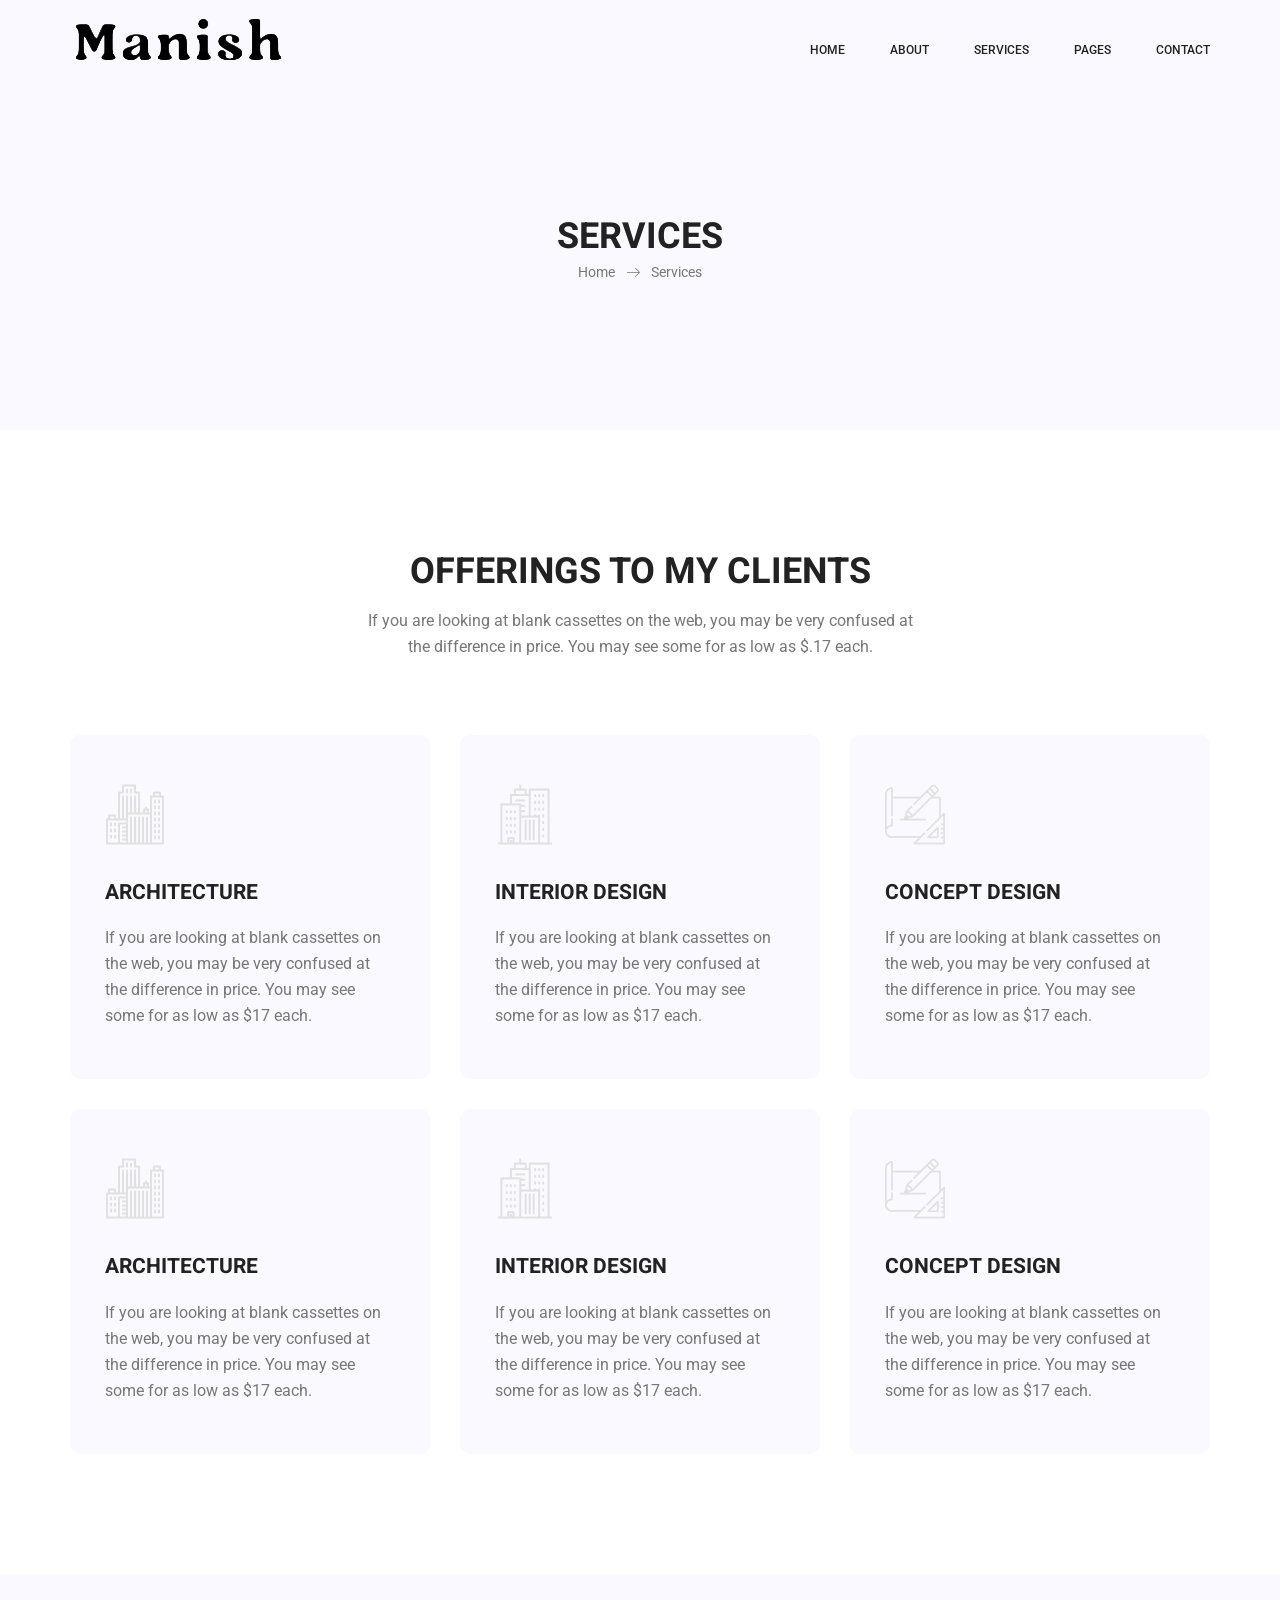
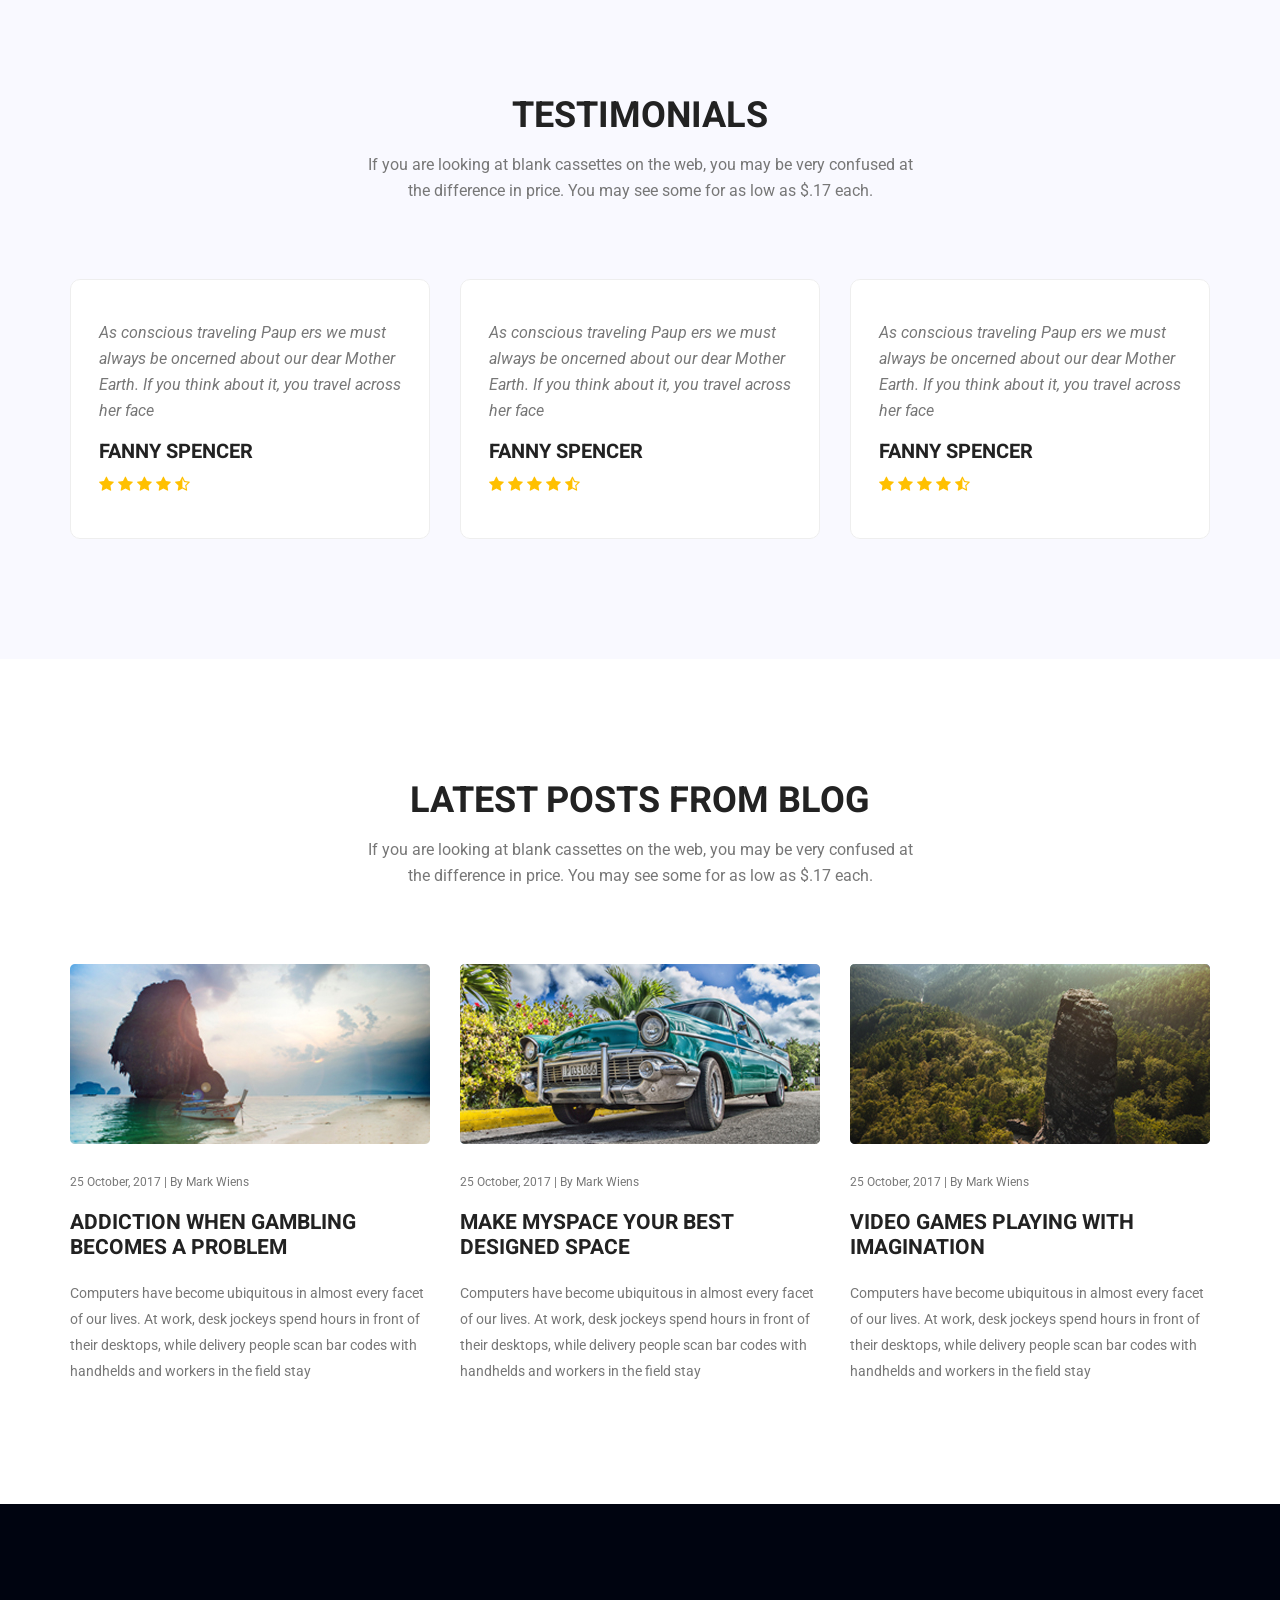
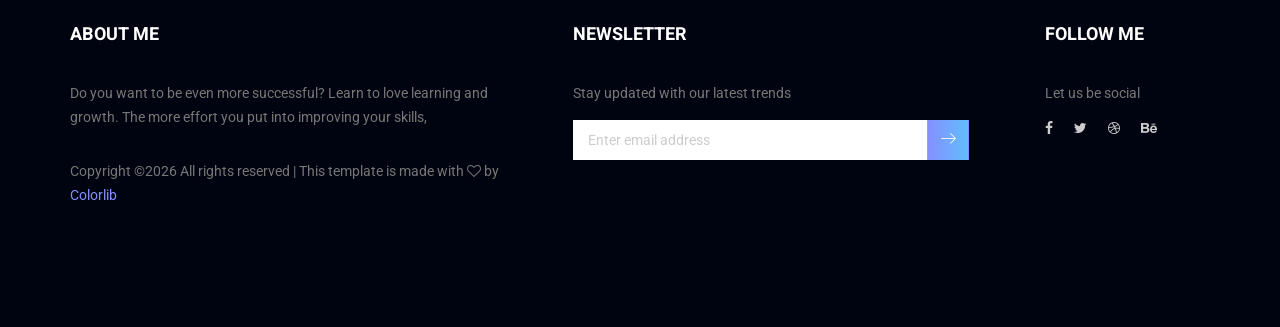
==== services.html @ 1f0e6eb2 "second commt" ====
<!doctype html>
<html lang="en">
    <head>
        <!-- Required meta tags -->
        <meta charset="utf-8">
        <meta name="viewport" content="width=device-width, initial-scale=1, shrink-to-fit=no">
        <link rel="icon" href="img/favicon.png" type="image/png">
        <title>Manish Magar</title>
        <!-- Bootstrap CSS -->
        <link rel="stylesheet" href="css/bootstrap.css">
        <link rel="stylesheet" href="vendors/linericon/style.css">
        <link rel="stylesheet" href="css/font-awesome.min.css">
        <link rel="stylesheet" href="vendors/owl-carousel/owl.carousel.min.css">
        <link rel="stylesheet" href="vendors/lightbox/simpleLightbox.css">
        <link rel="stylesheet" href="vendors/nice-select/css/nice-select.css">
        <link rel="stylesheet" href="vendors/animate-css/animate.css">
        <link rel="stylesheet" href="vendors/flaticon/flaticon.css">
        <!-- main css -->
        <link rel="stylesheet" href="css/style.css">
        <link rel="stylesheet" href="css/responsive.css">
    </head>
    <body>
        
        <!--================Header Menu Area =================-->
        <header class="header_area">
            <div class="main_menu" id="mainNav">
            	<nav class="navbar navbar-expand-lg navbar-light">
					<div class="container box_1620">
						<!-- Brand and toggle get grouped for better mobile display -->
						<a class="navbar-brand logo_h" href="index.html"><img src="img/logo.png" alt=""></a>
						<button class="navbar-toggler" type="button" data-toggle="collapse" data-target="#navbarSupportedContent" aria-controls="navbarSupportedContent" aria-expanded="false" aria-label="Toggle navigation">
							<span class="icon-bar"></span>
							<span class="icon-bar"></span>
							<span class="icon-bar"></span>
						</button>
						<!-- Collect the nav links, forms, and other content for toggling -->
						<div class="collapse navbar-collapse offset" id="navbarSupportedContent">
							<ul class="nav navbar-nav menu_nav ml-auto">
								<li class="nav-item active"><a class="nav-link" href="index.html">Home</a></li> 
								<li class="nav-item"><a class="nav-link" href="about-us.html">About</a></li> 
								<li class="nav-item"><a class="nav-link" href="services.html">Services</a>
								<li class="nav-item submenu dropdown">
									<a href="#" class="nav-link dropdown-toggle" data-toggle="dropdown" role="button" aria-haspopup="true" aria-expanded="false">Pages</a>
									<ul class="dropdown-menu">
										<li class="nav-item"><a class="nav-link" href="portfolio.html">Portfolio</a></li>
										<li class="nav-item"><a class="nav-link" href="portfolio-details.html">Project Details</a></li>
										<li class="nav-item"><a class="nav-link" href="elements.html">Elements</a></li>
									</ul>
								</li> 
						
								<li class="nav-item"><a class="nav-link" href="contact.html">Contact</a></li>
							</ul>
						</div> 
					</div>
            	</nav>
            </div>
        </header>
        <!--================Header Menu Area =================-->
        
        <!--================Home Banner Area =================-->
        <section class="banner_area">
            <div class="banner_inner d-flex align-items-center">
            	<div class="overlay bg-parallax" data-stellar-ratio="0.9" data-stellar-vertical-offset="0" data-background=""></div>
				<div class="container">
					<div class="banner_content text-center">
						<h2>Services</h2>
						<div class="page_link">
							<a href="index.html">Home</a>
							<a href="services.html">Services</a>
						</div>
						
					</div>
				</div>
            </div>
        </section>
        <!--================End Home Banner Area =================-->
        
        <!--================Feature Area =================-->
        <section class="feature_area feature_tow p_120">
        	<div class="container">
        		<div class="main_title">
        			<h2>offerings to my clients</h2>
        			<p>If you are looking at blank cassettes on the web, you may be very confused at the difference in price. You may see some for as low as $.17 each.</p>
        		</div>
        		<div class="feature_inner row">
        			<div class="col-lg-4">
        				<div class="feature_item">
        					<i class="flaticon-city"></i>
        					<h4>Architecture</h4>
        					<p>If you are looking at blank cassettes on the web, you may be very confused at the difference in price. You may see some for as low as $17 each.</p>
        				</div>
        			</div>
        			<div class="col-lg-4">
        				<div class="feature_item">
        					<i class="flaticon-skyline"></i>
        					<h4>Interior Design</h4>
        					<p>If you are looking at blank cassettes on the web, you may be very confused at the difference in price. You may see some for as low as $17 each.</p>
        				</div>
        			</div>
        			<div class="col-lg-4">
        				<div class="feature_item">
        					<i class="flaticon-sketch"></i>
        					<h4>Concept Design</h4>
        					<p>If you are looking at blank cassettes on the web, you may be very confused at the difference in price. You may see some for as low as $17 each.</p>
        				</div>
        			</div>
        			<div class="col-lg-4">
        				<div class="feature_item">
        					<i class="flaticon-city"></i>
        					<h4>Architecture</h4>
        					<p>If you are looking at blank cassettes on the web, you may be very confused at the difference in price. You may see some for as low as $17 each.</p>
        				</div>
        			</div>
        			<div class="col-lg-4">
        				<div class="feature_item">
        					<i class="flaticon-skyline"></i>
        					<h4>Interior Design</h4>
        					<p>If you are looking at blank cassettes on the web, you may be very confused at the difference in price. You may see some for as low as $17 each.</p>
        				</div>
        			</div>
        			<div class="col-lg-4">
        				<div class="feature_item">
        					<i class="flaticon-sketch"></i>
        					<h4>Concept Design</h4>
        					<p>If you are looking at blank cassettes on the web, you may be very confused at the difference in price. You may see some for as low as $17 each.</p>
        				</div>
        			</div>
        		</div>
        	</div>
        </section>
        <!--================End Feature Area =================-->
        
        <!--================Testimonials Area =================-->
        <section class="testimonials_area p_120">
        	<div class="container">
        		<div class="main_title">
        			<h2>Testimonials</h2>
        			<p>If you are looking at blank cassettes on the web, you may be very confused at the difference in price. You may see some for as low as $.17 each.</p>
        		</div>
        		<div class="testi_inner">
					<div class="testi_slider owl-carousel">
						<div class="item">
							<div class="testi_item">
								<p>As conscious traveling Paup ers we must always be oncerned about our dear Mother Earth. If you think about it, you travel across her face</p>
								<h4>Fanny Spencer</h4>
								<a href="#"><i class="fa fa-star"></i></a>
								<a href="#"><i class="fa fa-star"></i></a>
								<a href="#"><i class="fa fa-star"></i></a>
								<a href="#"><i class="fa fa-star"></i></a>
								<a href="#"><i class="fa fa-star-half-o"></i></a>
							</div>
						</div>
						<div class="item">
							<div class="testi_item">
								<p>As conscious traveling Paup ers we must always be oncerned about our dear Mother Earth. If you think about it, you travel across her face</p>
								<h4>Fanny Spencer</h4>
								<a href="#"><i class="fa fa-star"></i></a>
								<a href="#"><i class="fa fa-star"></i></a>
								<a href="#"><i class="fa fa-star"></i></a>
								<a href="#"><i class="fa fa-star"></i></a>
								<a href="#"><i class="fa fa-star-half-o"></i></a>
							</div>
						</div>
						<div class="item">
							<div class="testi_item">
								<p>As conscious traveling Paup ers we must always be oncerned about our dear Mother Earth. If you think about it, you travel across her face</p>
								<h4>Fanny Spencer</h4>
								<a href="#"><i class="fa fa-star"></i></a>
								<a href="#"><i class="fa fa-star"></i></a>
								<a href="#"><i class="fa fa-star"></i></a>
								<a href="#"><i class="fa fa-star"></i></a>
								<a href="#"><i class="fa fa-star-half-o"></i></a>
							</div>
						</div>
					</div>
        		</div>
        	</div>
        </section>
        <!--================End Testimonials Area =================-->
        
        <!--================Latest Blog Area =================-->
        <section class="latest_blog_area p_120">
        	<div class="container">
        		<div class="main_title">
        			<h2>Latest Posts from Blog</h2>
        			<p>If you are looking at blank cassettes on the web, you may be very confused at the difference in price. You may see some for as low as $.17 each.</p>
        		</div>
        		<div class="row latest_blog_inner">
        			<div class="col-lg-4">
        				<div class="l_blog_item">
        					<div class="l_blog_img">
        						<img class="img-fluid" src="img/blog/home-blog/home-blog-1.jpg" alt="">
        					</div>
        					<div class="l_blog_text">
        						<div class="date">
        							<a href="#">25 October, 2017  |  By Mark Wiens</a>
        						</div>
        						<a href="#"><h4>Addiction When Gambling Becomes A Problem</h4></a>
        						<p>Computers have become ubiquitous in almost every facet of our lives. At work, desk jockeys spend hours in front of their desktops, while delivery people scan bar codes with handhelds and workers in the field stay</p>
        					</div>
        				</div>
        			</div>
        			<div class="col-lg-4">
        				<div class="l_blog_item">
        					<div class="l_blog_img">
        						<img class="img-fluid" src="img/blog/home-blog/home-blog-2.jpg" alt="">
        					</div>
        					<div class="l_blog_text">
        						<div class="date">
        							<a href="#">25 October, 2017  |  By Mark Wiens</a>
        						</div>
        						<a href="#"><h4>Make Myspace Your Best Designed Space</h4></a>
        						<p>Computers have become ubiquitous in almost every facet of our lives. At work, desk jockeys spend hours in front of their desktops, while delivery people scan bar codes with handhelds and workers in the field stay</p>
        					</div>
        				</div>
        			</div>
        			<div class="col-lg-4">
        				<div class="l_blog_item">
        					<div class="l_blog_img">
        						<img class="img-fluid" src="img/blog/home-blog/home-blog-3.jpg" alt="">
        					</div>
        					<div class="l_blog_text">
        						<div class="date">
        							<a href="#">25 October, 2017  |  By Mark Wiens</a>
        						</div>
        						<a href="#"><h4>Video Games Playing With Imagination</h4></a>
        						<p>Computers have become ubiquitous in almost every facet of our lives. At work, desk jockeys spend hours in front of their desktops, while delivery people scan bar codes with handhelds and workers in the field stay</p>
        					</div>
        				</div>
        			</div>
        		</div>
        	</div>
        </section>
        <!--================End Latest Blog Area =================-->
        
        <!--================Footer Area =================-->
        <footer class="footer_area p_120">
        	<div class="container">
        		<div class="row footer_inner">
        			<div class="col-lg-5 col-sm-6">
        				<aside class="f_widget ab_widget">
        					<div class="f_title">
        						<h3>About Me</h3>
        					</div>
        					<p>Do you want to be even more successful? Learn to love learning and growth. The more effort you put into improving your skills,</p>
        					<p><!-- Link back to Colorlib can't be removed. Template is licensed under CC BY 3.0. -->
Copyright &copy;<script>document.write(new Date().getFullYear());</script> All rights reserved | This template is made with <i class="fa fa-heart-o" aria-hidden="true"></i> by <a href="https://colorlib.com" target="_blank">Colorlib</a>
<!-- Link back to Colorlib can't be removed. Template is licensed under CC BY 3.0. -->
</p>
        				</aside>
        			</div>
        			<div class="col-lg-5 col-sm-6">
        				<aside class="f_widget news_widget">
        					<div class="f_title">
        						<h3>Newsletter</h3>
        					</div>
        					<p>Stay updated with our latest trends</p>
        					<div id="mc_embed_signup">
                                <form target="_blank" action="https://spondonit.us12.list-manage.com/subscribe/post?u=1462626880ade1ac87bd9c93a&amp;id=92a4423d01" method="get" class="subscribe_form relative">
                                	<div class="input-group d-flex flex-row">
                                        <input name="EMAIL" placeholder="Enter email address" onfocus="this.placeholder = ''" onblur="this.placeholder = 'Email Address '" required="" type="email">
                                        <button class="btn sub-btn"><span class="lnr lnr-arrow-right"></span></button>		
                                    </div>				
                                    <div class="mt-10 info"></div>
                                </form>
                            </div>
        				</aside>
        			</div>
        			<div class="col-lg-2">
        				<aside class="f_widget social_widget">
        					<div class="f_title">
        						<h3>Follow Me</h3>
        					</div>
        					<p>Let us be social</p>
        					<ul class="list">
        						<li><a href="#"><i class="fa fa-facebook"></i></a></li>
        						<li><a href="#"><i class="fa fa-twitter"></i></a></li>
        						<li><a href="#"><i class="fa fa-dribbble"></i></a></li>
        						<li><a href="#"><i class="fa fa-behance"></i></a></li>
        					</ul>
        				</aside>
        			</div>
        		</div>
        	</div>
        </footer>
        <!--================End Footer Area =================-->
        
        
        
        
        <!-- Optional JavaScript -->
        <!-- jQuery first, then Popper.js, then Bootstrap JS -->
        <script src="js/jquery-3.2.1.min.js"></script>
        <script src="js/popper.js"></script>
        <script src="js/bootstrap.min.js"></script>
        <script src="js/stellar.js"></script>
        <script src="vendors/lightbox/simpleLightbox.min.js"></script>
        <script src="vendors/nice-select/js/jquery.nice-select.min.js"></script>
        <script src="vendors/isotope/imagesloaded.pkgd.min.js"></script>
        <script src="vendors/isotope/isotope-min.js"></script>
        <script src="vendors/owl-carousel/owl.carousel.min.js"></script>
        <script src="js/jquery.ajaxchimp.min.js"></script>
        <script src="js/mail-script.js"></script>
        <script src="vendors/counter-up/jquery.waypoints.min.js"></script>
        <script src="vendors/counter-up/jquery.counterup.min.js"></script>
        <script src="js/theme.js"></script>
    </body>
</html>
---- vendors/linericon/style.css ----
@font-face {
	font-family: 'Linearicons-Free';
	src:url('fonts/Linearicons-Free.eot?w118d');
	src:url('fonts/Linearicons-Free.eot?#iefixw118d') format('embedded-opentype'),
		url('fonts/Linearicons-Free.woff2?w118d') format('woff2'),
		url('fonts/Linearicons-Free.woff?w118d') format('woff'),
		url('fonts/Linearicons-Free.ttf?w118d') format('truetype'),
		url('fonts/Linearicons-Free.svg?w118d#Linearicons-Free') format('svg');
	font-weight: normal;
	font-style: normal;
}

.lnr {
	font-family: 'Linearicons-Free';
	speak: none;
	font-style: normal;
	font-weight: normal;
	font-variant: normal;
	text-transform: none;
	line-height: 1;

	/* Better Font Rendering =========== */
	-webkit-font-smoothing: antialiased;
	-moz-osx-font-smoothing: grayscale;
}

.lnr-home:before {
	content: "\e800";
}
.lnr-apartment:before {
	content: "\e801";
}
.lnr-pencil:before {
	content: "\e802";
}
.lnr-magic-wand:before {
	content: "\e803";
}
.lnr-drop:before {
	content: "\e804";
}
.lnr-lighter:before {
	content: "\e805";
}
.lnr-poop:before {
	content: "\e806";
}
.lnr-sun:before {
	content: "\e807";
}
.lnr-moon:before {
	content: "\e808";
}
.lnr-cloud:before {
	content: "\e809";
}
.lnr-cloud-upload:before {
	content: "\e80a";
}
.lnr-cloud-download:before {
	content: "\e80b";
}
.lnr-cloud-sync:before {
	content: "\e80c";
}
.lnr-cloud-check:before {
	content: "\e80d";
}
.lnr-database:before {
	content: "\e80e";
}
.lnr-lock:before {
	content: "\e80f";
}
.lnr-cog:before {
	content: "\e810";
}
.lnr-trash:before {
	content: "\e811";
}
.lnr-dice:before {
	content: "\e812";
}
.lnr-heart:before {
	content: "\e813";
}
.lnr-star:before {
	content: "\e814";
}
.lnr-star-half:before {
	content: "\e815";
}
.lnr-star-empty:before {
	content: "\e816";
}
.lnr-flag:before {
	content: "\e817";
}
.lnr-envelope:before {
	content: "\e818";
}
.lnr-paperclip:before {
	content: "\e819";
}
.lnr-inbox:before {
	content: "\e81a";
}
.lnr-eye:before {
	content: "\e81b";
}
.lnr-printer:before {
	content: "\e81c";
}
.lnr-file-empty:before {
	content: "\e81d";
}
.lnr-file-add:before {
	content: "\e81e";
}
.lnr-enter:before {
	content: "\e81f";
}
.lnr-exit:before {
	content: "\e820";
}
.lnr-graduation-hat:before {
	content: "\e821";
}
.lnr-license:before {
	content: "\e822";
}
.lnr-music-note:before {
	content: "\e823";
}
.lnr-film-play:before {
	content: "\e824";
}
.lnr-camera-video:before {
	content: "\e825";
}
.lnr-camera:before {
	content: "\e826";
}
.lnr-picture:before {
	content: "\e827";
}
.lnr-book:before {
	content: "\e828";
}
.lnr-bookmark:before {
	content: "\e829";
}
.lnr-user:before {
	content: "\e82a";
}
.lnr-users:before {
	content: "\e82b";
}
.lnr-shirt:before {
	content: "\e82c";
}
.lnr-store:before {
	content: "\e82d";
}
.lnr-cart:before {
	content: "\e82e";
}
.lnr-tag:before {
	content: "\e82f";
}
.lnr-phone-handset:before {
	content: "\e830";
}
.lnr-phone:before {
	content: "\e831";
}
.lnr-pushpin:before {
	content: "\e832";
}
.lnr-map-marker:before {
	content: "\e833";
}
.lnr-map:before {
	content: "\e834";
}
.lnr-location:before {
	content: "\e835";
}
.lnr-calendar-full:before {
	content: "\e836";
}
.lnr-keyboard:before {
	content: "\e837";
}
.lnr-spell-check:before {
	content: "\e838";
}
.lnr-screen:before {
	content: "\e839";
}
.lnr-smartphone:before {
	content: "\e83a";
}
.lnr-tablet:before {
	content: "\e83b";
}
.lnr-laptop:before {
	content: "\e83c";
}
.lnr-laptop-phone:before {
	content: "\e83d";
}
.lnr-power-switch:before {
	content: "\e83e";
}
.lnr-bubble:before {
	content: "\e83f";
}
.lnr-heart-pulse:before {
	content: "\e840";
}
.lnr-construction:before {
	content: "\e841";
}
.lnr-pie-chart:before {
	content: "\e842";
}
.lnr-chart-bars:before {
	content: "\e843";
}
.lnr-gift:before {
	content: "\e844";
}
.lnr-diamond:before {
	content: "\e845";
}
.lnr-linearicons:before {
	content: "\e846";
}
.lnr-dinner:before {
	content: "\e847";
}
.lnr-coffee-cup:before {
	content: "\e848";
}
.lnr-leaf:before {
	content: "\e849";
}
.lnr-paw:before {
	content: "\e84a";
}
.lnr-rocket:before {
	content: "\e84b";
}
.lnr-briefcase:before {
	content: "\e84c";
}
.lnr-bus:before {
	content: "\e84d";
}
.lnr-car:before {
	content: "\e84e";
}
.lnr-train:before {
	content: "\e84f";
}
.lnr-bicycle:before {
	content: "\e850";
}
.lnr-wheelchair:before {
	content: "\e851";
}
.lnr-select:before {
	content: "\e852";
}
.lnr-earth:before {
	content: "\e853";
}
.lnr-smile:before {
	content: "\e854";
}
.lnr-sad:before {
	content: "\e855";
}
.lnr-neutral:before {
	content: "\e856";
}
.lnr-mustache:before {
	content: "\e857";
}
.lnr-alarm:before {
	content: "\e858";
}
.lnr-bullhorn:before {
	content: "\e859";
}
.lnr-volume-high:before {
	content: "\e85a";
}
.lnr-volume-medium:before {
	content: "\e85b";
}
.lnr-volume-low:before {
	content: "\e85c";
}
.lnr-volume:before {
	content: "\e85d";
}
.lnr-mic:before {
	content: "\e85e";
}
.lnr-hourglass:before {
	content: "\e85f";
}
.lnr-undo:before {
	content: "\e860";
}
.lnr-redo:before {
	content: "\e861";
}
.lnr-sync:before {
	content: "\e862";
}
.lnr-history:before {
	content: "\e863";
}
.lnr-clock:before {
	content: "\e864";
}
.lnr-download:before {
	content: "\e865";
}
.lnr-upload:before {
	content: "\e866";
}
.lnr-enter-down:before {
	content: "\e867";
}
.lnr-exit-up:before {
	content: "\e868";
}
.lnr-bug:before {
	content: "\e869";
}
.lnr-code:before {
	content: "\e86a";
}
.lnr-link:before {
	content: "\e86b";
}
.lnr-unlink:before {
	content: "\e86c";
}
.lnr-thumbs-up:before {
	content: "\e86d";
}
.lnr-thumbs-down:before {
	content: "\e86e";
}
.lnr-magnifier:before {
	content: "\e86f";
}
.lnr-cross:before {
	content: "\e870";
}
.lnr-menu:before {
	content: "\e871";
}
.lnr-list:before {
	content: "\e872";
}
.lnr-chevron-up:before {
	content: "\e873";
}
.lnr-chevron-down:before {
	content: "\e874";
}
.lnr-chevron-left:before {
	content: "\e875";
}
.lnr-chevron-right:before {
	content: "\e876";
}
.lnr-arrow-up:before {
	content: "\e877";
}
.lnr-arrow-down:before {
	content: "\e878";
}
.lnr-arrow-left:before {
	content: "\e879";
}
.lnr-arrow-right:before {
	content: "\e87a";
}
.lnr-move:before {
	content: "\e87b";
}
.lnr-warning:before {
	content: "\e87c";
}
.lnr-question-circle:before {
	content: "\e87d";
}
.lnr-menu-circle:before {
	content: "\e87e";
}
.lnr-checkmark-circle:before {
	content: "\e87f";
}
.lnr-cross-circle:before {
	content: "\e880";
}
.lnr-plus-circle:before {
	content: "\e881";
}
.lnr-circle-minus:before {
	content: "\e882";
}
.lnr-arrow-up-circle:before {
	content: "\e883";
}
.lnr-arrow-down-circle:before {
	content: "\e884";
}
.lnr-arrow-left-circle:before {
	content: "\e885";
}
.lnr-arrow-right-circle:before {
	content: "\e886";
}
.lnr-chevron-up-circle:before {
	content: "\e887";
}
.lnr-chevron-down-circle:before {
	content: "\e888";
}
.lnr-chevron-left-circle:before {
	content: "\e889";
}
.lnr-chevron-right-circle:before {
	content: "\e88a";
}
.lnr-crop:before {
	content: "\e88b";
}
.lnr-frame-expand:before {
	content: "\e88c";
}
.lnr-frame-contract:before {
	content: "\e88d";
}
.lnr-layers:before {
	content: "\e88e";
}
.lnr-funnel:before {
	content: "\e88f";
}
.lnr-text-format:before {
	content: "\e890";
}
.lnr-text-format-remove:before {
	content: "\e891";
}
.lnr-text-size:before {
	content: "\e892";
}
.lnr-bold:before {
	content: "\e893";
}
.lnr-italic:before {
	content: "\e894";
}
.lnr-underline:before {
	content: "\e895";
}
.lnr-strikethrough:before {
	content: "\e896";
}
.lnr-highlight:before {
	content: "\e897";
}
.lnr-text-align-left:before {
	content: "\e898";
}
.lnr-text-align-center:before {
	content: "\e899";
}
.lnr-text-align-right:before {
	content: "\e89a";
}
.lnr-text-align-justify:before {
	content: "\e89b";
}
.lnr-line-spacing:before {
	content: "\e89c";
}
.lnr-indent-increase:before {
	content: "\e89d";
}
.lnr-indent-decrease:before {
	content: "\e89e";
}
.lnr-pilcrow:before {
	content: "\e89f";
}
.lnr-direction-ltr:before {
	content: "\e8a0";
}
.lnr-direction-rtl:before {
	content: "\e8a1";
}
.lnr-page-break:before {
	content: "\e8a2";
}
.lnr-sort-alpha-asc:before {
	content: "\e8a3";
}
.lnr-sort-amount-asc:before {
	content: "\e8a4";
}
.lnr-hand:before {
	content: "\e8a5";
}
.lnr-pointer-up:before {
	content: "\e8a6";
}
.lnr-pointer-right:before {
	content: "\e8a7";
}
.lnr-pointer-down:before {
	content: "\e8a8";
}
.lnr-pointer-left:before {
	content: "\e8a9";
}
---- vendors/lightbox/simpleLightbox.css ----
.slbOverlay, .slbWrapOuter, .slbWrap {
  position: fixed;
  top: 0;
  right: 0;
  bottom: 0;
  left: 0;
}

.slbOverlay {
  overflow: hidden;
  z-index: 2000;
  background-color: #000;
  opacity: 0.7;
  filter: alpha(opacity=70);
  -webkit-animation: slbOverlay 0.5s;
  -moz-animation: slbOverlay 0.5s;
  animation: slbOverlay 0.5s;
}

.slbWrapOuter {
  overflow-x: hidden;
  overflow-y: auto;
  z-index: 2010;
}

.slbWrap {
  position: absolute;
  text-align: center;
}

.slbWrap:before {
  content: "";
  display: inline-block;
  height: 100%;
  vertical-align: middle;
}

.slbContentOuter {
  display: inline-block;
  vertical-align: middle;
  margin: 0px auto;
  padding: 0 1em;
  box-sizing: border-box;
  z-index: 2020;
  text-align: left;
  max-width: 100%;
}

.slbContentEl .slbContentOuter {
  padding: 5em 1em;
}

.slbContent {
  position: relative;
}

.slbContentEl .slbContent {
  -webkit-animation: slbEnter 0.3s;
  -moz-animation: slbEnter 0.3s;
  animation: slbEnter 0.3s;
  background-color: #fff;
  box-shadow: 0 0.2em 1em rgba(0, 0, 0, 0.4);
}

.slbImageWrap {
  -webkit-animation: slbEnter 0.3s;
  -moz-animation: slbEnter 0.3s;
  animation: slbEnter 0.3s;
  position: relative;
}

.slbImageWrap:after {
  content: "";
  position: absolute;
  left: 0;
  right: 0;
  top: 5em;
  bottom: 5em;
  display: block;
  z-index: -1;
  box-shadow: 0 0.2em 1em rgba(0, 0, 0, 0.6);
  background-color: #FFF;
}

.slbImage {
  width: auto;
  max-width: 100%;
  height: auto;
  display: block;
  line-height: 0;
  box-sizing: border-box;
  padding: 5em 0;
  margin: 0 auto;
}

.slbCaption {
  display: inline-block;
  max-width: 100%;
  overflow: hidden;
  text-overflow: ellipsis;
  white-space: nowrap;
  word-wrap: normal;
  font-size: 1.4em;
  position: absolute;
  left: 0;
  right: 0;
  bottom: 0;
  padding: 0.71429em 0;
  color: #fff;
  color: rgba(255, 255, 255, 0.7);
  text-align: center;
}

.slbCloseBtn, .slbArrow {
  margin: 0;
  padding: 0;
  border: 0;
  cursor: pointer;
  background: none;
}

.slbCloseBtn::-moz-focus-inner, .slbArrow::-moz-focus-inner {
  padding: 0;
  border: 0;
}

.slbCloseBtn:hover, .slbArrow:hover {
  opacity: 0.5;
}

.slbCloseBtn:active, .slbArrow:active {
  opacity: 0.8;
}

.slbCloseBtn {
  -webkit-animation: slbEnter 0.3s;
  -moz-animation: slbEnter 0.3s;
  animation: slbEnter 0.3s;
  font-size: 3em;
  width: 1.66667em;
  height: 1.66667em;
  line-height: 1.66667em;
  position: absolute;
  right: -0.33333em;
  top: 0;
  color: #fff;
  color: rgba(255, 255, 255, 0.7);
  text-align: center;
    outline: none;
    box-shadow: none;
}

.slbLoading .slbCloseBtn {
  display: none;
}

.slbLoadingText {
  font-size: 1.4em;
  color: #fff;
  color: rgba(255, 255, 255, 0.9);
}

.slbArrows {
  position: fixed;
  top: 50%;
  left: 0;
  right: 0;
}

.slbLoading .slbArrows {
  display: none;
}

.slbArrow {
  position: absolute;
  top: 50%;
  margin-top: -5em;
  width: 5em;
  height: 10em;
  opacity: 0.7;
  text-indent: -999em;
  overflow: hidden;
    outline: none;
    box-shadow: none;
}

.slbArrow:before {
  content: "";
  position: absolute;
  top: 50%;
  left: 50%;
  margin: -0.8em 0 0 -0.8em;
  border: 0.8em solid transparent;
}

.slbArrow.next {
  right: 0;
}

.slbArrow.next:before {
  border-left-color: #fff;
}

.slbArrow.prev {
  left: 0;
}

.slbArrow.prev:before {
  border-right-color: #fff;
}

.slbIframeCont {
  width: 80em;
  height: 0;
  overflow: hidden;
  padding-top: 56.25%;
  margin: 5em 0;
}

.slbIframe {
  position: absolute;
  top: 0;
  left: 0;
  width: 100%;
  height: 100%;
  box-shadow: 0 0.2em 1em rgba(0, 0, 0, 0.6);
  background: #000;
}

@-webkit-keyframes slbOverlay {
  from {
    opacity: 0;
  }
  to {
    opacity: 0.7;
  }
}

@-moz-keyframes slbOverlay {
  from {
    opacity: 0;
  }
  to {
    opacity: 0.7;
  }
}

@keyframes slbOverlay {
  from {
    opacity: 0;
  }
  to {
    opacity: 0.7;
  }
}

@-webkit-keyframes slbEnter {
  from {
    opacity: 0;
    -webkit-transform: translate3d(0, -1em, 0);
  }
  to {
    opacity: 1;
    -webkit-transform: translate3d(0, 0, 0);
  }
}

@-moz-keyframes slbEnter {
  from {
    opacity: 0;
    -moz-transform: translate3d(0, -1em, 0);
  }
  to {
    opacity: 1;
    -moz-transform: translate3d(0, 0, 0);
  }
}

@keyframes slbEnter {
  from {
    opacity: 0;
    -webkit-transform: translate3d(0, -1em, 0);
    -moz-transform: translate3d(0, -1em, 0);
    -ms-transform: translate3d(0, -1em, 0);
    -o-transform: translate3d(0, -1em, 0);
    transform: translate3d(0, -1em, 0);
  }
  to {
    opacity: 1;
    -webkit-transform: translate3d(0, 0, 0);
    -moz-transform: translate3d(0, 0, 0);
    -ms-transform: translate3d(0, 0, 0);
    -o-transform: translate3d(0, 0, 0);
    transform: translate3d(0, 0, 0);
  }
}
---- css/style.css ----
/*----------------------------------------------------
@File: Default Styles
@Author: Rocky Ahmed
@URL: http://wethemez.com
Author E-mail: rockybd1995@gmail.com

This file contains the styling for the actual theme, this
is the file you need to edit to change the look of the
theme.
---------------------------------------------------- */
/*=====================================================================
@Template Name: HostHub Construction 
@Author: Rocky Ahmed
@Developed By: Rocky Ahmed
@Developer URL: http://rocky.wethemez.com
Author E-mail: rockybd1995@gmail.com

@Default Styles

Table of Content:
01/ Variables
02/ predefin
03/ header
04/ button
05/ banner
06/ breadcrumb
07/ about
08/ team
09/ project 
10/ price 
11/ team 
12/ blog 
13/ video  
14/ features  
15/ career  
16/ contact 
17/ footer

=====================================================================*/
/*----------------------------------------------------*/
/*font Variables*/
/*Color Variables*/
/*=================== fonts ====================*/
@import url("https://fonts.googleapis.com/css?family=Heebo:300,400,500,700|Roboto:300,400,500,700");

/*---------------------------------------------------- */
/*----------------------------------------------------*/
.list {
  list-style: none;
  margin: 0px;
  padding: 0px;
}

a {
  text-decoration: none;
  transition: all 0.3s ease-in-out;
}

a:hover,
a:focus {
  text-decoration: none;
  outline: none;
}

.row.m0 {
  margin: 0px;
}

body {
  line-height: 26px;
  font-size: 16px;
  font-family: "Roboto", sans-serif;
  font-weight: normal;
  color: #777777;
}

h1,
h2,
h3,
h4,
h5,
h6 {
  font-family: "Heebo", sans-serif;
  font-weight: bold;
}

button:focus {
  outline: none;
  box-shadow: none;
}

.p_120 {
  padding-top: 120px;
  padding-bottom: 120px;
}

.pad_top {
  padding-top: 120px;
}

.pad_btm {
  padding-bottom: 120px;
}

.mt-25 {
  margin-top: 25px;
}

.p0 {
  padding-left: 0px;
  padding-right: 0px;
}

@media (min-width: 1200px) {
  .container {
    max-width: 1170px;
  }
}

@media (min-width: 1620px) {
  .box_1620 {
    max-width: 1650px;
    margin: auto;
  }
}

.white_bg {
  background: #fff !important;
}

/* Main Title Area css
============================================================================================ */
.main_title {
  text-align: center;
  margin-bottom: 75px;
}

.main_title h2 {
  font-family: "Heebo", sans-serif;
  font-size: 36px;
  color: #222222;
  font-weight: bold;
  margin-bottom: 15px;
  text-transform: uppercase;
}

.main_title p {
  font-size: 16px;
  font-family: "Roboto", sans-serif;
  line-height: 26px;
  color: #777777;
  margin-bottom: 0px;
  max-width: 570px;
  margin: auto;
}

.main_title.white h2 {
  color: #fff;
}

.main_title.white p {
  color: #fff;
  opacity: .6;
}

/* End Main Title Area css
============================================================================================ */
/*---------------------------------------------------- */
/*----------------------------------------------------*/
.header_area {
  position: absolute;
  width: 100%;
  top: 0;
  left: 0;
  z-index: 99;
  transition: background 0.4s, all 0.3s linear;
}

.header_area .navbar {
  background: transparent;
  padding: 0px;
  border: 0px;
  border-radius: 0px;
}

.header_area .navbar .nav .nav-item {
  margin-right: 45px;
}

.header_area .navbar .nav .nav-item .nav-link {
  font: 500 12px/100px "Roboto", sans-serif;
  text-transform: uppercase;
  color: #222222;
  padding: 0px;
  display: inline-block;
}

.header_area .navbar .nav .nav-item .nav-link:after {
  display: none;
}

.header_area .navbar .nav .nav-item.submenu {
  position: relative;
}

.header_area .navbar .nav .nav-item.submenu ul {
  border: none;
  padding: 0px;
  border-radius: 0px;
  box-shadow: none;
  margin: 0px;
  background: #fff;
}

@media (min-width: 992px) {
  .header_area .navbar .nav .nav-item.submenu ul {
    position: absolute;
    top: 120%;
    left: 0px;
    min-width: 200px;
    text-align: left;
    opacity: 0;
    transition: all 300ms ease-in;
    visibility: hidden;
    display: block;
    border: none;
    padding: 0px;
    border-radius: 0px;
    box-shadow: 0px 10px 30px 0px rgba(0, 0, 0, 0.4);
  }
}

.header_area .navbar .nav .nav-item.submenu ul:before {
  content: "";
  width: 0;
  height: 0;
  border-style: solid;
  border-width: 10px 10px 0 10px;
  border-color: #eeeeee transparent transparent transparent;
  position: absolute;
  right: 24px;
  top: 45px;
  z-index: 3;
  opacity: 0;
  transition: all 400ms linear;
}

.header_area .navbar .nav .nav-item.submenu ul .nav-item {
  display: block;
  float: none;
  margin-right: 0px;
  border-bottom: 1px solid #ededed;
  margin-left: 0px;
  transition: all 0.4s linear;
}

.header_area .navbar .nav .nav-item.submenu ul .nav-item .nav-link {
  line-height: 45px;
  color: #222222;
  padding: 0px 30px;
  transition: all 150ms linear;
  display: block;
  margin-right: 0px;
}

.header_area .navbar .nav .nav-item.submenu ul .nav-item:last-child {
  border-bottom: none;
}

.header_area .navbar .nav .nav-item.submenu ul .nav-item:hover .nav-link {
  background: #8490ff;
  color: #fff;
}

@media (min-width: 992px) {
  .header_area .navbar .nav .nav-item.submenu:hover ul {
    visibility: visible;
    opacity: 1;
    top: 100%;
  }
}

.header_area .navbar .nav .nav-item.submenu:hover ul .nav-item {
  margin-top: 0px;
}

.header_area .navbar .nav .nav-item:last-child {
  margin-right: 0px;
}

.header_area .navbar .search {
  font-size: 12px;
  line-height: 60px;
  display: inline-block;
  color: #222222;
  margin-left: 80px;
}

.header_area .navbar .search i {
  font-weight: 600;
}

.header_area.navbar_fixed .main_menu {
  position: fixed;
  width: 100%;
  top: -70px;
  left: 0;
  right: 0;
  background: #fff;
  transform: translateY(70px);
  transition: transform 500ms ease, background 500ms ease;
  -webkit-transition: transform 500ms ease, background 500ms ease;
  box-shadow: 0px 3px 16px 0px rgba(0, 0, 0, 0.1);
}

.header_area.navbar_fixed .main_menu .navbar .nav .nav-item .nav-link {
  line-height: 70px;
}

@media (min-width: 992px) {
  .header_area.white_menu .navbar .navbar-brand img {
    display: none;
  }

  .header_area.white_menu .navbar .navbar-brand img+img {
    display: inline-block;
  }
}

@media (max-width: 991px) {
  .header_area.white_menu .navbar .navbar-brand img {
    display: inline-block;
  }

  .header_area.white_menu .navbar .navbar-brand img+img {
    display: none;
  }
}

.header_area.white_menu .navbar .nav .nav-item .nav-link {
  color: #fff;
}

.header_area.white_menu.navbar_fixed .main_menu .navbar .navbar-brand img {
  display: inline-block;
}

.header_area.white_menu.navbar_fixed .main_menu .navbar .navbar-brand img+img {
  display: none;
}

.header_area.white_menu.navbar_fixed .main_menu .navbar .nav .nav-item .nav-link {
  line-height: 70px;
  color: #222222;
}

.top_menu {
  background: #ec9d5f;
}

.top_menu .float-left a {
  line-height: 40px;
  display: inline-block;
  color: #fff;
  font-family: "Roboto", sans-serif;
  text-transform: uppercase;
  font-size: 12px;
  margin-right: 50px;
  transition: all 300ms linear 0s;
}

.top_menu .float-left a:last-child {
  margin-right: 0px;
}

.top_menu .float-left a:hover {
  color: #8490ff;
}

.top_menu .float-right .pur_btn {
  background: #8490ff;
  color: #fff;
  font-family: "Roboto", sans-serif;
  line-height: 40px;
  display: block;
  padding: 0px 40px;
  font-weight: 500;
  font-size: 12px;
}

/*---------------------------------------------------- */
/*----------------------------------------------------*/
/* Home Banner Area css
============================================================================================ */
.home_banner_area {
  z-index: 1;
  background: url(../img/banner/home-banner.jpg) no-repeat scroll center center;
  background-size: cover;
}

.home_banner_area .banner_inner {
  width: 100%;
}

.home_banner_area .banner_inner .home_left_img {
  padding-top: 150px;
  text-align: left;
}

.home_banner_area .banner_inner .home_left_img img {
  max-width: 280px;
  width: 100%;
  height: auto;
  display: block;
  margin-left: 0;
}

.home_banner_area .banner_inner .col-lg-6 {
  vertical-align: middle;
  align-self: center;
}

.home_banner_area .banner_inner .banner_content {
  text-align: left;
  color: #222222;
}

.home_banner_area .banner_inner .banner_content h5 {
  font-size: 14px;
  font-family: "Roboto", sans-serif;
  text-transform: uppercase;
  letter-spacing: 2.1px;
  margin-bottom: 20px;
}

.home_banner_area .banner_inner .banner_content h2 {
  margin-top: 0px;
  font-size: 48px;
  font-weight: bold;
  font-family: "Heebo", sans-serif;
  line-height: 54px;
  text-transform: uppercase;
  margin-bottom: 20px;
}

.home_banner_area .banner_inner .banner_content p {
  color: #777777;
  font-family: "Roboto", sans-serif;
  max-width: 680px;
  font-size: 14px;
  line-height: 26px;
  margin: 0px auto 45px;
}

.home_banner_area .banner_inner .banner_content .banner_map_img {
  text-align: right;
}

.blog_banner {
  min-height: 780px;
  position: relative;
  z-index: 1;
  overflow: hidden;
  margin-bottom: 0px;
}

.blog_banner .banner_inner {
  background: #04091e;
  position: relative;
  overflow: hidden;
  width: 100%;
  min-height: 780px;
  z-index: 1;
}

.blog_banner .banner_inner .overlay {
  background: url(../img/banner/banner-2.jpg) no-repeat scroll center center;
  opacity: .5;
  height: 125%;
  position: absolute;
  left: 0px;
  top: 0px;
  width: 100%;
  z-index: -1;
}

.blog_banner .banner_inner .blog_b_text {
  max-width: 700px;
  margin: auto;
  color: #fff;
  margin-top: 40px;
}

.blog_banner .banner_inner .blog_b_text h2 {
  font-size: 60px;
  font-weight: 500;
  font-family: "Roboto", sans-serif;
  line-height: 66px;
  margin-bottom: 15px;
}

.blog_banner .banner_inner .blog_b_text p {
  font-size: 16px;
  margin-bottom: 35px;
}

.blog_banner .banner_inner .blog_b_text .white_bg_btn {
  line-height: 42px;
  padding: 0px 45px;
}

.banner_box {
  max-width: 1620px;
  margin: auto;
}

.banner_area {
  position: relative;
  z-index: 1;
  min-height: 430px;
}

.banner_area .banner_inner {
  position: relative;
  overflow: hidden;
  width: 100%;
  min-height: 430px;
  background: #f9f9ff;
  z-index: 1;
}

.banner_area .banner_inner .banner_content {
  margin-top: 70px;
}

.banner_area .banner_inner .banner_content h2 {
  color: #222222;
  font-size: 36px;
  font-family: "Heebo", sans-serif;
  margin-bottom: 0px;
  text-transform: uppercase;
  font-weight: bold;
}

.banner_area .banner_inner .banner_content .page_link a {
  font-size: 14px;
  color: #777777;
  font-family: "Roboto", sans-serif;
  margin-right: 32px;
  position: relative;
}

.banner_area .banner_inner .banner_content .page_link a:before {
  content: "\e87a";
  font-family: 'Linearicons-Free';
  font-size: 14px;
  position: absolute;
  right: -25px;
  top: 54%;
  transform: translateY(-50%);
}

.banner_area .banner_inner .banner_content .page_link a:last-child {
  margin-right: 0px;
}

.banner_area .banner_inner .banner_content .page_link a:last-child:before {
  display: none;
}

/* End Home Banner Area css
============================================================================================ */
/*---------------------------------------------------- */
/*----------------------------------------------------*/
/* Latest Blog Area css
============================================================================================ */
.l_blog_item .l_blog_text .date {
  margin-top: 24px;
  margin-bottom: 15px;
}

.l_blog_item .l_blog_text .date a {
  color: #777777;
  font-size: 12px;
  font-family: "Roboto", sans-serif;
}

.l_blog_item .l_blog_text h4 {
  font-size: 21px;
  color: #222222;
  margin-bottom: 20px;
  transition: all 300ms linear 0s;
  font-family: "Heebo", sans-serif;
  font-weight: bold;
  text-transform: uppercase;
  max-width: 300px;
}

.l_blog_item .l_blog_text h4:hover {
  color: #8490ff;
}

.l_blog_item .l_blog_text p {
  margin-bottom: 0px;
  font-size: 14px;
  font-family: "Roboto", sans-serif;
}

/* End Latest Blog Area css
============================================================================================ */
/* Causes Area css
============================================================================================ */
.causes_slider .owl-dots {
  text-align: center;
  margin-top: 80px;
}

.causes_slider .owl-dots .owl-dot {
  height: 14px;
  width: 14px;
  background: #eeeeee;
  display: inline-block;
  margin-right: 7px;
}

.causes_slider .owl-dots .owl-dot:last-child {
  margin-right: 0px;
}

.causes_slider .owl-dots .owl-dot.active {
  background: #8490ff;
}

.causes_item {
  background: #fff;
}

.causes_item .causes_img {
  position: relative;
}

.causes_item .causes_img .c_parcent {
  position: absolute;
  bottom: 0px;
  width: 100%;
  left: 0px;
  height: 3px;
  background: rgba(255, 255, 255, 0.5);
}

.causes_item .causes_img .c_parcent span {
  width: 70%;
  height: 3px;
  background: #8490ff;
  position: absolute;
  left: 0px;
  bottom: 0px;
}

.causes_item .causes_img .c_parcent span:before {
  content: "75%";
  position: absolute;
  right: -10px;
  bottom: 0px;
  background: #8490ff;
  color: #fff;
  padding: 0px 5px;
}

.causes_item .causes_text {
  padding: 30px 35px 40px 30px;
}

.causes_item .causes_text h4 {
  color: #222222;
  font-family: "Roboto", sans-serif;
  font-size: 18px;
  font-weight: 600;
  margin-bottom: 15px;
  cursor: pointer;
}

.causes_item .causes_text h4:hover {
  color: #8490ff;
}

.causes_item .causes_text p {
  font-size: 14px;
  line-height: 24px;
  color: #777777;
  font-weight: 300;
  margin-bottom: 0px;
}

.causes_item .causes_bottom a {
  width: 50%;
  border: 1px solid #8490ff;
  text-align: center;
  float: left;
  line-height: 50px;
  background: #8490ff;
  color: #fff;
  font-family: "Roboto", sans-serif;
  font-size: 14px;
  font-weight: 500;
}

.causes_item .causes_bottom a+a {
  border-color: #eeeeee;
  background: #fff;
  font-size: 14px;
  color: #222222;
}

/* End Causes Area css
============================================================================================ */
/*================= latest_blog_area css =============*/
.single-recent-blog-post {
  margin-bottom: 30px;
}

.single-recent-blog-post .thumb {
  overflow: hidden;
}

.single-recent-blog-post .thumb img {
  transition: all 0.7s linear;
}

.single-recent-blog-post .details {
  padding-top: 30px;
}

.single-recent-blog-post .details .sec_h4 {
  line-height: 24px;
  padding: 10px 0px 13px;
  transition: all 0.3s linear;
}

.single-recent-blog-post .details .sec_h4:hover {
  color: #777777;
}

.single-recent-blog-post .date {
  font-size: 14px;
  line-height: 24px;
  font-weight: 400;
}

.single-recent-blog-post:hover img {
  transform: scale(1.23) rotate(10deg);
}

.tags .tag_btn {
  font-size: 12px;
  font-weight: 500;
  line-height: 20px;
  border: 1px solid #eeeeee;
  display: inline-block;
  padding: 1px 18px;
  text-align: center;
  color: #222222;
}

.tags .tag_btn:before {
  background: #8490ff;
}

.tags .tag_btn+.tag_btn {
  margin-left: 2px;
}

/*========= blog_categorie_area css ===========*/
.blog_categorie_area {
  padding-top: 80px;
  padding-bottom: 80px;
}

.categories_post {
  position: relative;
  text-align: center;
  cursor: pointer;
}

.categories_post img {
  max-width: 100%;
}

.categories_post .categories_details {
  position: absolute;
  top: 20px;
  left: 20px;
  right: 20px;
  bottom: 20px;
  background: rgba(34, 34, 34, 0.8);
  color: #fff;
  transition: all 0.3s linear;
  display: flex;
  align-items: center;
  justify-content: center;
}

.categories_post .categories_details h5 {
  margin-bottom: 0px;
  font-size: 18px;
  line-height: 26px;
  text-transform: uppercase;
  color: #fff;
  position: relative;
}

.categories_post .categories_details p {
  font-weight: 300;
  font-size: 14px;
  line-height: 26px;
  margin-bottom: 0px;
}

.categories_post .categories_details .border_line {
  margin: 10px 0px;
  background: #fff;
  width: 100%;
  height: 1px;
}

.categories_post:hover .categories_details {
  background: rgba(56, 152, 248, 0.85);
}

/*============ blog_left_sidebar css ==============*/
.blog_item {
  margin-bottom: 40px;
}

.blog_info {
  padding-top: 30px;
}

.blog_info .post_tag {
  padding-bottom: 20px;
}

.blog_info .post_tag a {
  font: 300 14px/21px "Roboto", sans-serif;
  color: #222222;
}

.blog_info .post_tag a:hover {
  color: #777777;
}

.blog_info .post_tag a.active {
  color: #8490ff;
}

.blog_info .blog_meta li a {
  font: 300 14px/20px "Roboto", sans-serif;
  color: #777777;
  vertical-align: middle;
  padding-bottom: 12px;
  display: inline-block;
}

.blog_info .blog_meta li a i {
  color: #222222;
  font-size: 16px;
  font-weight: 600;
  padding-left: 15px;
  line-height: 20px;
  vertical-align: middle;
}

.blog_info .blog_meta li a:hover {
  color: #8490ff;
}

.blog_post img {
  max-width: 100%;
}

.blog_details {
  padding-top: 20px;
}

.blog_details h2 {
  font-size: 24px;
  line-height: 36px;
  color: #222222;
  font-weight: 600;
  transition: all 0.3s linear;
}

.blog_details h2:hover {
  color: #8490ff;
}

.blog_details p {
  margin-bottom: 26px;
}

.view_btn {
  font-size: 14px;
  line-height: 36px;
  display: inline-block;
  color: #222222;
  font-weight: 500;
  padding: 0px 30px;
  background: #fff;
}

.blog_right_sidebar {
  border: 1px solid #eeeeee;
  background: #fafaff;
  padding: 30px;
}

.blog_right_sidebar .widget_title {
  font-size: 18px;
  line-height: 25px;
  background: #8490ff;
  text-align: center;
  color: #fff;
  padding: 8px 0px;
  margin-bottom: 30px;
}

.blog_right_sidebar .search_widget .input-group .form-control {
  font-size: 14px;
  line-height: 29px;
  border: 0px;
  width: 100%;
  font-weight: 300;
  color: #fff;
  padding-left: 20px;
  border-radius: 45px;
  z-index: 0;
  background: #8490ff;
}

.blog_right_sidebar .search_widget .input-group .form-control.placeholder {
  color: #fff;
}

.blog_right_sidebar .search_widget .input-group .form-control:-moz-placeholder {
  color: #fff;
}

.blog_right_sidebar .search_widget .input-group .form-control::-moz-placeholder {
  color: #fff;
}

.blog_right_sidebar .search_widget .input-group .form-control::-webkit-input-placeholder {
  color: #fff;
}

.blog_right_sidebar .search_widget .input-group .form-control:focus {
  box-shadow: none;
}

.blog_right_sidebar .search_widget .input-group .btn-default {
  position: absolute;
  right: 20px;
  background: transparent;
  border: 0px;
  box-shadow: none;
  font-size: 14px;
  color: #fff;
  padding: 0px;
  top: 50%;
  transform: translateY(-50%);
  z-index: 1;
}

.blog_right_sidebar .author_widget {
  text-align: center;
}

.blog_right_sidebar .author_widget h4 {
  font-size: 18px;
  line-height: 20px;
  color: #222222;
  margin-bottom: 5px;
  margin-top: 30px;
}

.blog_right_sidebar .author_widget p {
  margin-bottom: 0px;
}

.blog_right_sidebar .author_widget .social_icon {
  padding: 7px 0px 15px;
}

.blog_right_sidebar .author_widget .social_icon a {
  font-size: 14px;
  color: #222222;
  transition: all 0.2s linear;
}

.blog_right_sidebar .author_widget .social_icon a+a {
  margin-left: 20px;
}

.blog_right_sidebar .author_widget .social_icon a:hover {
  color: #8490ff;
}

.blog_right_sidebar .popular_post_widget .post_item .media-body {
  justify-content: center;
  align-self: center;
  padding-left: 20px;
}

.blog_right_sidebar .popular_post_widget .post_item .media-body h3 {
  font-size: 14px;
  line-height: 20px;
  color: #222222;
  margin-bottom: 4px;
  transition: all 0.3s linear;
}

.blog_right_sidebar .popular_post_widget .post_item .media-body h3:hover {
  color: #8490ff;
}

.blog_right_sidebar .popular_post_widget .post_item .media-body p {
  font-size: 12px;
  line-height: 21px;
  margin-bottom: 0px;
}

.blog_right_sidebar .popular_post_widget .post_item+.post_item {
  margin-top: 20px;
}

.blog_right_sidebar .post_category_widget .cat-list li {
  border-bottom: 2px dotted #eee;
  transition: all 0.3s ease 0s;
  padding-bottom: 12px;
}

.blog_right_sidebar .post_category_widget .cat-list li a {
  font-size: 14px;
  line-height: 20px;
  color: #777;
}

.blog_right_sidebar .post_category_widget .cat-list li a p {
  margin-bottom: 0px;
}

.blog_right_sidebar .post_category_widget .cat-list li+li {
  padding-top: 15px;
}

.blog_right_sidebar .post_category_widget .cat-list li:hover {
  border-color: #8490ff;
}

.blog_right_sidebar .post_category_widget .cat-list li:hover a {
  color: #8490ff;
}

.blog_right_sidebar .newsletter_widget {
  text-align: center;
}

.blog_right_sidebar .newsletter_widget .form-group {
  margin-bottom: 8px;
}

.blog_right_sidebar .newsletter_widget .input-group-prepend {
  margin-right: -1px;
}

.blog_right_sidebar .newsletter_widget .input-group-text {
  background: #fff;
  border-radius: 0px;
  vertical-align: top;
  font-size: 12px;
  line-height: 36px;
  padding: 0px 0px 0px 15px;
  border: 1px solid #eeeeee;
  border-right: 0px;
}

.blog_right_sidebar .newsletter_widget .form-control {
  font-size: 12px;
  line-height: 24px;
  color: #cccccc;
  border: 1px solid #eeeeee;
  border-left: 0px;
  border-radius: 0px;
}

.blog_right_sidebar .newsletter_widget .form-control.placeholder {
  color: #cccccc;
}

.blog_right_sidebar .newsletter_widget .form-control:-moz-placeholder {
  color: #cccccc;
}

.blog_right_sidebar .newsletter_widget .form-control::-moz-placeholder {
  color: #cccccc;
}

.blog_right_sidebar .newsletter_widget .form-control::-webkit-input-placeholder {
  color: #cccccc;
}

.blog_right_sidebar .newsletter_widget .form-control:focus {
  outline: none;
  box-shadow: none;
}

.blog_right_sidebar .newsletter_widget .bbtns {
  background-image: -moz-linear-gradient(0deg, #8490ff 0%, #62bdfc 100%);
  background-image: -webkit-linear-gradient(0deg, #8490ff 0%, #62bdfc 100%);
  background-image: -ms-linear-gradient(0deg, #8490ff 0%, #62bdfc 100%);
  color: #fff;
  font-size: 12px;
  line-height: 38px;
  display: inline-block;
  font-weight: 500;
  padding: 0px 24px 0px 24px;
  border-radius: 0;
}

.blog_right_sidebar .newsletter_widget .text-bottom {
  font-size: 12px;
}

.blog_right_sidebar .tag_cloud_widget ul li {
  display: inline-block;
}

.blog_right_sidebar .tag_cloud_widget ul li a {
  display: inline-block;
  border: 1px solid #eee;
  background: #fff;
  padding: 0px 13px;
  margin-bottom: 8px;
  transition: all 0.3s ease 0s;
  color: #222222;
  font-size: 12px;
}

.blog_right_sidebar .tag_cloud_widget ul li a:hover {
  background-image: -moz-linear-gradient(0deg, #8490ff 0%, #62bdfc 100%);
  background-image: -webkit-linear-gradient(0deg, #8490ff 0%, #62bdfc 100%);
  background-image: -ms-linear-gradient(0deg, #8490ff 0%, #62bdfc 100%);
  color: #fff;
}

.blog_right_sidebar .br {
  width: 100%;
  height: 1px;
  background: #eeeeee;
  margin: 30px 0px;
}

.blog-pagination {
  padding-top: 25px;
  padding-bottom: 95px;
}

.blog-pagination .page-link {
  border-radius: 0;
}

.blog-pagination .page-item {
  border: none;
}

.page-link {
  background: transparent;
  font-weight: 400;
}

.blog-pagination .page-item.active .page-link {
  background-color: #8490ff;
  border-color: transparent;
  color: #fff;
}

.blog-pagination .page-link {
  position: relative;
  display: block;
  padding: 0.5rem 0.75rem;
  margin-left: -1px;
  line-height: 1.25;
  color: #8a8a8a;
  border: none;
}

.blog-pagination .page-link .lnr {
  font-weight: 600;
}

.blog-pagination .page-item:last-child .page-link,
.blog-pagination .page-item:first-child .page-link {
  border-radius: 0;
}

.blog-pagination .page-link:hover {
  color: #fff;
  text-decoration: none;
  background-color: #8490ff;
  border-color: #eee;
}

/*============ Start Blog Single Styles  =============*/
.single-post-area .social-links {
  padding-top: 10px;
}

.single-post-area .social-links li {
  display: inline-block;
  margin-bottom: 10px;
}

.single-post-area .social-links li a {
  color: #cccccc;
  padding: 7px;
  font-size: 14px;
  transition: all 0.2s linear;
}

.single-post-area .social-links li a:hover {
  color: #222222;
}

.single-post-area .blog_details {
  padding-top: 26px;
}

.single-post-area .blog_details p {
  margin-bottom: 10px;
}

.single-post-area .quotes {
  margin-top: 20px;
  margin-bottom: 30px;
  padding: 24px 35px 24px 30px;
  background-color: white;
  box-shadow: -20.84px 21.58px 30px 0px rgba(176, 176, 176, 0.1);
  font-size: 14px;
  line-height: 24px;
  color: #777;
  font-style: italic;
}

.single-post-area .arrow {
  position: absolute;
}

.single-post-area .arrow .lnr {
  font-size: 20px;
  font-weight: 600;
}

.single-post-area .thumb .overlay-bg {
  background: rgba(0, 0, 0, 0.8);
}

.single-post-area .navigation-area {
  border-top: 1px solid #eee;
  padding-top: 30px;
  margin-top: 60px;
}

.single-post-area .navigation-area p {
  margin-bottom: 0px;
}

.single-post-area .navigation-area h4 {
  font-size: 18px;
  line-height: 25px;
  color: #222222;
}

.single-post-area .navigation-area .nav-left {
  text-align: left;
}

.single-post-area .navigation-area .nav-left .thumb {
  margin-right: 20px;
  background: #000;
}

.single-post-area .navigation-area .nav-left .thumb img {
  transition: all 300ms linear 0s;
}

.single-post-area .navigation-area .nav-left .lnr {
  margin-left: 20px;
  opacity: 0;
  transition: all 300ms linear 0s;
}

.single-post-area .navigation-area .nav-left:hover .lnr {
  opacity: 1;
}

.single-post-area .navigation-area .nav-left:hover .thumb img {
  opacity: .5;
}

@media (max-width: 767px) {
  .single-post-area .navigation-area .nav-left {
    margin-bottom: 30px;
  }
}

.single-post-area .navigation-area .nav-right {
  text-align: right;
}

.single-post-area .navigation-area .nav-right .thumb {
  margin-left: 20px;
  background: #000;
}

.single-post-area .navigation-area .nav-right .thumb img {
  transition: all 300ms linear 0s;
}

.single-post-area .navigation-area .nav-right .lnr {
  margin-right: 20px;
  opacity: 0;
  transition: all 300ms linear 0s;
}

.single-post-area .navigation-area .nav-right:hover .lnr {
  opacity: 1;
}

.single-post-area .navigation-area .nav-right:hover .thumb img {
  opacity: .5;
}

@media (max-width: 991px) {
  .single-post-area .sidebar-widgets {
    padding-bottom: 0px;
  }
}

.comments-area {
  background: #fafaff;
  border: 1px solid #eee;
  padding: 50px 30px;
  margin-top: 50px;
}

@media (max-width: 414px) {
  .comments-area {
    padding: 50px 8px;
  }
}

.comments-area h4 {
  text-align: center;
  margin-bottom: 50px;
  color: #222222;
  font-size: 18px;
}

.comments-area h5 {
  font-size: 16px;
  margin-bottom: 0px;
}

.comments-area a {
  color: #222222;
}

.comments-area .comment-list {
  padding-bottom: 48px;
}

.comments-area .comment-list:last-child {
  padding-bottom: 0px;
}

.comments-area .comment-list.left-padding {
  padding-left: 25px;
}

@media (max-width: 413px) {
  .comments-area .comment-list .single-comment h5 {
    font-size: 12px;
  }

  .comments-area .comment-list .single-comment .date {
    font-size: 11px;
  }

  .comments-area .comment-list .single-comment .comment {
    font-size: 10px;
  }
}

.comments-area .thumb {
  margin-right: 20px;
}

.comments-area .date {
  font-size: 13px;
  color: #cccccc;
  margin-bottom: 13px;
}

.comments-area .comment {
  color: #777777;
  margin-bottom: 0px;
}

.comments-area .btn-reply {
  background-color: #fff;
  color: #222222;
  border: 1px solid #eee;
  padding: 2px 18px;
  font-size: 12px;
  display: block;
  font-weight: 600;
  transition: all 300ms linear 0s;
}

.comments-area .btn-reply:hover {
  background-color: #8490ff;
  color: #fff;
}

.comment-form {
  background: #fafaff;
  text-align: center;
  border: 1px solid #eee;
  padding: 47px 30px 43px;
  margin-top: 50px;
  margin-bottom: 40px;
}

.comment-form h4 {
  text-align: center;
  margin-bottom: 50px;
  font-size: 18px;
  line-height: 22px;
  color: #222222;
}

.comment-form .name {
  padding-left: 0px;
}

@media (max-width: 767px) {
  .comment-form .name {
    padding-right: 0px;
    margin-bottom: 1rem;
  }
}

.comment-form .email {
  padding-right: 0px;
}

@media (max-width: 991px) {
  .comment-form .email {
    padding-left: 0px;
  }
}

.comment-form .form-control {
  padding: 8px 20px;
  background: #fff;
  border: none;
  border-radius: 0px;
  width: 100%;
  font-size: 14px;
  color: #777777;
  border: 1px solid transparent;
}

.comment-form .form-control:focus {
  box-shadow: none;
  border: 1px solid #eee;
}

.comment-form textarea.form-control {
  height: 140px;
  resize: none;
}

.comment-form ::-webkit-input-placeholder {
  /* Chrome/Opera/Safari */
  font-size: 13px;
  color: #777;
}

.comment-form ::-moz-placeholder {
  /* Firefox 19+ */
  font-size: 13px;
  color: #777;
}

.comment-form :-ms-input-placeholder {
  /* IE 10+ */
  font-size: 13px;
  color: #777;
}

.comment-form :-moz-placeholder {
  /* Firefox 18- */
  font-size: 13px;
  color: #777;
}

/*============ End Blog Single Styles  =============*/
/*---------------------------------------------------- */
/*----------------------------------------------------*/
/* Home Map Area css
============================================================================================ */
.home_map_area {
  position: relative;
}

.home_map_area .mapBox2 {
  min-height: 600px;
}

.home_map_area .home_details {
  position: absolute;
  right: 0px;
  width: 100%;
  z-index: 10;
  top: 50%;
  transform: translateY(-50%);
}

.home_map_area .home_details .box_home_details {
  background: #fff;
  max-width: 457px;
  float: right;
  width: 100%;
  padding-left: 92px;
  padding-right: 92px;
  padding-top: 112px;
  padding-bottom: 112px;
  border-radius: 10px;
}

.home_map_area .home_details .box_home_details .media {
  margin-bottom: 26px;
}

.home_map_area .home_details .box_home_details .media:last-child {
  margin-bottom: 0px;
}

.home_map_area .home_details .box_home_details .media .d-flex {
  padding-right: 20px;
}

.home_map_area .home_details .box_home_details .media .d-flex i {
  font-size: 20px;
  background: linear-gradient(to right, #2c28b1 0%, #9b5cf6 70%);
  -webkit-background-clip: text;
  -webkit-text-fill-color: transparent;
}

.home_map_area .home_details .box_home_details .media .media-body h4 {
  font-size: 14px;
  color: #222222;
  text-transform: uppercase;
}

.home_map_area .home_details .box_home_details .media .media-body p {
  margin-bottom: 0px;
}

/* End Home Map Form Area css
============================================================================================ */
/* Reservation Form Area css
============================================================================================ */
.reservation_form_area .res_form_inner {
  max-width: 555px;
  margin: auto;
  box-shadow: 0px 10px 30px 0px rgba(153, 153, 153, 0.1);
  padding: 75px 50px;
  position: relative;
}

.reservation_form_area .res_form_inner:before {
  content: "";
  background: url(../img/contact-shap-1.png);
  position: absolute;
  left: -125px;
  height: 421px;
  width: 98px;
  top: 50%;
  transform: translateY(-50%);
}

.reservation_form_area .res_form_inner:after {
  content: "";
  background: url(../img/contact-shap-2.png);
  position: absolute;
  right: -125px;
  height: 421px;
  width: 98px;
  top: 50%;
  transform: translateY(-50%);
}

.reservation_form .form-group input {
  height: 40px;
  border-radius: 0px;
  border: 1px solid #eeeeee;
  outline: none;
  box-shadow: none;
  padding: 0px 15px;
  font-size: 13px;
  font-family: "Roboto", sans-serif;
  font-weight: 300;
  color: #999999;
}

.reservation_form .form-group input.placeholder {
  font-size: 13px;
  font-family: "Roboto", sans-serif;
  font-weight: 300;
  color: #999999;
}

.reservation_form .form-group input:-moz-placeholder {
  font-size: 13px;
  font-family: "Roboto", sans-serif;
  font-weight: 300;
  color: #999999;
}

.reservation_form .form-group input::-moz-placeholder {
  font-size: 13px;
  font-family: "Roboto", sans-serif;
  font-weight: 300;
  color: #999999;
}

.reservation_form .form-group input::-webkit-input-placeholder {
  font-size: 13px;
  font-family: "Roboto", sans-serif;
  font-weight: 300;
  color: #999999;
}

.reservation_form .form-group .res_select {
  height: 40px;
  border: 1px solid #eeeeee;
  border-radius: 0px;
  width: 100%;
  padding: 0px 15px;
  line-height: 36px;
}

.reservation_form .form-group .res_select .current {
  font-size: 13px;
  font-family: "Roboto", sans-serif;
  font-weight: 300;
  color: #999999;
}

.reservation_form .form-group .res_select:after {
  content: "\e874";
  font-family: 'Linearicons-Free';
  color: #cccccc;
  transform: rotate(0deg);
  border: none;
  margin-top: -17px;
  font-size: 13px;
  right: 22px;
}

.reservation_form .form-group:last-child {
  text-align: center;
}

/* End Reservation Form Area css
============================================================================================ */
/*============== contact_area css ================*/
.mapBox {
  height: 420px;
  margin-bottom: 80px;
}

.contact_info .info_item {
  position: relative;
  padding-left: 45px;
}

.contact_info .info_item i {
  position: absolute;
  left: 0;
  top: 0;
  font-size: 20px;
  line-height: 24px;
  color: #8490ff;
  font-weight: 600;
}

.contact_info .info_item h6 {
  font-size: 16px;
  line-height: 24px;
  color: "Roboto", sans-serif;
  font-weight: bold;
  margin-bottom: 0px;
  color: #222222;
}

.contact_info .info_item h6 a {
  color: #222222;
}

.contact_info .info_item p {
  font-size: 14px;
  line-height: 24px;
  padding: 2px 0px;
}

.contact_form .form-group {
  margin-bottom: 10px;
}

.contact_form .form-group .form-control {
  font-size: 13px;
  line-height: 26px;
  color: #999;
  border: 1px solid #eeeeee;
  font-family: "Roboto", sans-serif;
  border-radius: 0px;
  padding-left: 20px;
}

.contact_form .form-group .form-control:focus {
  box-shadow: none;
  outline: none;
}

.contact_form .form-group .form-control.placeholder {
  color: #999;
}

.contact_form .form-group .form-control:-moz-placeholder {
  color: #999;
}

.contact_form .form-group .form-control::-moz-placeholder {
  color: #999;
}

.contact_form .form-group .form-control::-webkit-input-placeholder {
  color: #999;
}

.contact_form .form-group textarea {
  resize: none;
}

.contact_form .form-group textarea.form-control {
  height: 140px;
}

.contact_form .submit_btn {
  margin-top: 20px;
  cursor: pointer;
}

/* Contact Success and error Area css
============================================================================================ */
.modal-message .modal-dialog {
  position: absolute;
  top: 36%;
  left: 50%;
  transform: translateX(-50%) translateY(-50%) !important;
  margin: 0px;
  max-width: 500px;
  width: 100%;
}

.modal-message .modal-dialog .modal-content .modal-header {
  text-align: center;
  display: block;
  border-bottom: none;
  padding-top: 50px;
  padding-bottom: 50px;
}

.modal-message .modal-dialog .modal-content .modal-header .close {
  position: absolute;
  right: -15px;
  top: -15px;
  padding: 0px;
  color: #fff;
  opacity: 1;
  cursor: pointer;
}

.modal-message .modal-dialog .modal-content .modal-header h2 {
  display: block;
  text-align: center;
  color: #8490ff;
  padding-bottom: 10px;
  font-family: "Roboto", sans-serif;
}

.modal-message .modal-dialog .modal-content .modal-header p {
  display: block;
}

/* End Contact Success and error Area css
============================================================================================ */
/*---------------------------------------------------- */
/*----------------------------------------------------*/
/*============== Elements Area css ================*/
.mb-20 {
  margin-bottom: 20px;
}

.mb-30 {
  margin-bottom: 30px;
}

.sample-text-area {
  padding: 100px 0px;
}

.sample-text-area .title_color {
  margin-bottom: 30px;
}

.sample-text-area p {
  line-height: 26px;
}

.sample-text-area p b {
  font-weight: bold;
  color: #8490ff;
}

.sample-text-area p i {
  color: #8490ff;
  font-style: italic;
}

.sample-text-area p sup {
  color: #8490ff;
  font-style: italic;
}

.sample-text-area p sub {
  color: #8490ff;
  font-style: italic;
}

.sample-text-area p del {
  color: #8490ff;
}

.sample-text-area p u {
  color: #8490ff;
}

/*============== End Elements Area css ================*/
/*==============Elements Button Area css ================*/
.elements_button .title_color {
  margin-bottom: 30px;
  color: #222222;
}

.title_color {
  color: #222222;
}

.button-group-area {
  margin-top: 15px;
}

.button-group-area:nth-child(odd) {
  margin-top: 40px;
}

.button-group-area:first-child {
  margin-top: 0px;
}

.button-group-area .theme_btn {
  margin-right: 10px;
}

.button-group-area .white_btn {
  margin-right: 10px;
}

.button-group-area .link {
  text-decoration: underline;
  color: #222222;
  background: transparent;
}

.button-group-area .link:hover {
  color: #fff;
}

.button-group-area .disable {
  background: transparent;
  color: #007bff;
  cursor: not-allowed;
}

.button-group-area .disable:before {
  display: none;
}

.primary {
  background: #52c5fd;
}

.primary:before {
  background: #2faae6;
}

.success {
  background: #4cd3e3;
}

.success:before {
  background: #2ebccd;
}

.info {
  background: #38a4ff;
}

.info:before {
  background: #298cdf;
}

.warning {
  background: #f4e700;
}

.warning:before {
  background: #e1d608;
}

.danger {
  background: #f54940;
}

.danger:before {
  background: #e13b33;
}

.primary-border {
  background: transparent;
  border: 1px solid #52c5fd;
  color: #52c5fd;
}

.primary-border:before {
  background: #52c5fd;
}

.success-border {
  background: transparent;
  border: 1px solid #4cd3e3;
  color: #4cd3e3;
}

.success-border:before {
  background: #4cd3e3;
}

.info-border {
  background: transparent;
  border: 1px solid #38a4ff;
  color: #38a4ff;
}

.info-border:before {
  background: #38a4ff;
}

.warning-border {
  background: #fff;
  border: 1px solid #f4e700;
  color: #f4e700;
}

.warning-border:before {
  background: #f4e700;
}

.danger-border {
  background: transparent;
  border: 1px solid #f54940;
  color: #f54940;
}

.danger-border:before {
  background: #f54940;
}

.link-border {
  background: transparent;
  border: 1px solid #8490ff;
  color: #8490ff;
}

.link-border:before {
  background: #8490ff;
}

.radius {
  border-radius: 3px;
}

.circle {
  border-radius: 20px;
}

.arrow span {
  padding-left: 5px;
}

.e-large {
  line-height: 50px;
  padding-top: 0px;
  padding-bottom: 0px;
}

.large {
  line-height: 45px;
  padding-top: 0px;
  padding-bottom: 0px;
}

.medium {
  line-height: 30px;
  padding-top: 0px;
  padding-bottom: 0px;
}

.small {
  line-height: 25px;
  padding-top: 0px;
  padding-bottom: 0px;
}

.general {
  line-height: 38px;
  padding-top: 0px;
  padding-bottom: 0px;
}

/*==============End Elements Button Area css ================*/
/* =================================== */
/*  Elements Page Styles
/* =================================== */
/*---------- Start Elements Page -------------*/
.generic-banner {
  margin-top: 60px;
  text-align: center;
}

.generic-banner .height {
  height: 600px;
}

@media (max-width: 767.98px) {
  .generic-banner .height {
    height: 400px;
  }
}

.generic-banner .generic-banner-content h2 {
  line-height: 1.2em;
  margin-bottom: 20px;
}

@media (max-width: 991.98px) {
  .generic-banner .generic-banner-content h2 br {
    display: none;
  }
}

.generic-banner .generic-banner-content p {
  text-align: center;
  font-size: 16px;
}

@media (max-width: 991.98px) {
  .generic-banner .generic-banner-content p br {
    display: none;
  }
}

.generic-content h1 {
  font-weight: 600;
}

.about-generic-area {
  background: #fff;
}

.about-generic-area p {
  margin-bottom: 20px;
}

.white-bg {
  background: #fff;
}

.section-top-border {
  padding: 50px 0;
  border-top: 1px dotted #eee;
}

.switch-wrap {
  margin-bottom: 10px;
}

.switch-wrap p {
  margin: 0;
}

/*---------- End Elements Page -------------*/
.sample-text-area {
  padding: 100px 0 70px 0;
}

.sample-text {
  margin-bottom: 0;
}

.text-heading {
  margin-bottom: 30px;
  font-size: 24px;
}

.typo-list {
  margin-bottom: 10px;
}

@media (max-width: 767px) {
  .typo-sec {
    margin-bottom: 30px;
  }
}

@media (max-width: 767px) {
  .element-wrap {
    margin-top: 30px;
  }
}

b,
sup,
sub,
u,
del {
  color: #f8b600;
}

h1 {
  font-size: 36px;
}

h2 {
  font-size: 30px;
}

h3 {
  font-size: 24px;
}

h4 {
  font-size: 18px;
}

h5 {
  font-size: 16px;
}

h6 {
  font-size: 14px;
}

.typography h1,
.typography h2,
.typography h3,
.typography h4,
.typography h5,
.typography h6 {
  color: #777777;
}

.button-area .border-top-generic {
  padding: 70px 15px;
  border-top: 1px dotted #eee;
}

.button-group-area .genric-btn {
  margin-right: 10px;
  margin-top: 10px;
}

.button-group-area .genric-btn:last-child {
  margin-right: 0;
}

.circle {
  border-radius: 20px;
}

.genric-btn {
  display: inline-block;
  outline: none;
  line-height: 40px;
  padding: 0 30px;
  font-size: .8em;
  text-align: center;
  text-decoration: none;
  font-weight: 500;
  cursor: pointer;
  -webkit-transition: all 0.3s ease 0s;
  -moz-transition: all 0.3s ease 0s;
  -o-transition: all 0.3s ease 0s;
  transition: all 0.3s ease 0s;
}

.genric-btn:focus {
  outline: none;
}

.genric-btn.e-large {
  padding: 0 40px;
  line-height: 50px;
}

.genric-btn.large {
  line-height: 45px;
}

.genric-btn.medium {
  line-height: 30px;
}

.genric-btn.small {
  line-height: 25px;
}

.genric-btn.radius {
  border-radius: 3px;
}

.genric-btn.circle {
  border-radius: 20px;
}

.genric-btn.arrow {
  display: -webkit-inline-box;
  display: -ms-inline-flexbox;
  display: inline-flex;
  -webkit-box-align: center;
  -ms-flex-align: center;
  align-items: center;
}

.genric-btn.arrow span {
  margin-left: 10px;
}

.genric-btn.default {
  color: #222222;
  background: #f9f9ff;
  border: 1px solid transparent;
}

.genric-btn.default:hover {
  border: 1px solid #f9f9ff;
  background: #fff;
}

.genric-btn.default-border {
  border: 1px solid #f9f9ff;
  background: #fff;
}

.genric-btn.default-border:hover {
  color: #222222;
  background: #f9f9ff;
  border: 1px solid transparent;
}

.genric-btn.primary {
  color: #fff;
  background: #f8b600;
  border: 1px solid transparent;
}

.genric-btn.primary:hover {
  color: #f8b600;
  border: 1px solid #f8b600;
  background: #fff;
}

.genric-btn.primary-border {
  color: #f8b600;
  border: 1px solid #f8b600;
  background: #fff;
}

.genric-btn.primary-border:hover {
  color: #fff;
  background: #f8b600;
  border: 1px solid transparent;
}

.genric-btn.success {
  color: #fff;
  background: #4cd3e3;
  border: 1px solid transparent;
}

.genric-btn.success:hover {
  color: #4cd3e3;
  border: 1px solid #4cd3e3;
  background: #fff;
}

.genric-btn.success-border {
  color: #4cd3e3;
  border: 1px solid #4cd3e3;
  background: #fff;
}

.genric-btn.success-border:hover {
  color: #fff;
  background: #4cd3e3;
  border: 1px solid transparent;
}

.genric-btn.info {
  color: #fff;
  background: #38a4ff;
  border: 1px solid transparent;
}

.genric-btn.info:hover {
  color: #38a4ff;
  border: 1px solid #38a4ff;
  background: #fff;
}

.genric-btn.info-border {
  color: #38a4ff;
  border: 1px solid #38a4ff;
  background: #fff;
}

.genric-btn.info-border:hover {
  color: #fff;
  background: #38a4ff;
  border: 1px solid transparent;
}

.genric-btn.warning {
  color: #fff;
  background: #f4e700;
  border: 1px solid transparent;
}

.genric-btn.warning:hover {
  color: #f4e700;
  border: 1px solid #f4e700;
  background: #fff;
}

.genric-btn.warning-border {
  color: #f4e700;
  border: 1px solid #f4e700;
  background: #fff;
}

.genric-btn.warning-border:hover {
  color: #fff;
  background: #f4e700;
  border: 1px solid transparent;
}

.genric-btn.danger {
  color: #fff;
  background: #f44a40;
  border: 1px solid transparent;
}

.genric-btn.danger:hover {
  color: #f44a40;
  border: 1px solid #f44a40;
  background: #fff;
}

.genric-btn.danger-border {
  color: #f44a40;
  border: 1px solid #f44a40;
  background: #fff;
}

.genric-btn.danger-border:hover {
  color: #fff;
  background: #f44a40;
  border: 1px solid transparent;
}

.genric-btn.link {
  color: #222222;
  background: #f9f9ff;
  text-decoration: underline;
  border: 1px solid transparent;
}

.genric-btn.link:hover {
  color: #222222;
  border: 1px solid #f9f9ff;
  background: #fff;
}

.genric-btn.link-border {
  color: #222222;
  border: 1px solid #f9f9ff;
  background: #fff;
  text-decoration: underline;
}

.genric-btn.link-border:hover {
  color: #222222;
  background: #f9f9ff;
  border: 1px solid transparent;
}

.genric-btn.disable {
  color: #222222, 0.3;
  background: #f9f9ff;
  border: 1px solid transparent;
  cursor: not-allowed;
}

.generic-blockquote {
  padding: 30px 50px 30px 30px;
  background: #fff;
  border-left: 2px solid #f8b600;
}

@media (max-width: 991px) {
  .progress-table-wrap {
    overflow-x: scroll;
  }
}

.progress-table {
  background: #fff;
  padding: 15px 0px 30px 0px;
  min-width: 800px;
}

.progress-table .serial {
  width: 11.83%;
  padding-left: 30px;
}

.progress-table .country {
  width: 28.07%;
}

.progress-table .visit {
  width: 19.74%;
}

.progress-table .percentage {
  width: 40.36%;
  padding-right: 50px;
}

.progress-table .table-head {
  display: flex;
}

.progress-table .table-head .serial,
.progress-table .table-head .country,
.progress-table .table-head .visit,
.progress-table .table-head .percentage {
  color: #222222;
  line-height: 40px;
  text-transform: uppercase;
  font-weight: 500;
}

.progress-table .table-row {
  padding: 15px 0;
  border-top: 1px solid #edf3fd;
  display: flex;
}

.progress-table .table-row .serial,
.progress-table .table-row .country,
.progress-table .table-row .visit,
.progress-table .table-row .percentage {
  display: flex;
  align-items: center;
}

.progress-table .table-row .country img {
  margin-right: 15px;
}

.progress-table .table-row .percentage .progress {
  width: 80%;
  border-radius: 0px;
  background: transparent;
}

.progress-table .table-row .percentage .progress .progress-bar {
  height: 5px;
  line-height: 5px;
}

.progress-table .table-row .percentage .progress .progress-bar.color-1 {
  background-color: #6382e6;
}

.progress-table .table-row .percentage .progress .progress-bar.color-2 {
  background-color: #e66686;
}

.progress-table .table-row .percentage .progress .progress-bar.color-3 {
  background-color: #f09359;
}

.progress-table .table-row .percentage .progress .progress-bar.color-4 {
  background-color: #73fbaf;
}

.progress-table .table-row .percentage .progress .progress-bar.color-5 {
  background-color: #73fbaf;
}

.progress-table .table-row .percentage .progress .progress-bar.color-6 {
  background-color: #6382e6;
}

.progress-table .table-row .percentage .progress .progress-bar.color-7 {
  background-color: #a367e7;
}

.progress-table .table-row .percentage .progress .progress-bar.color-8 {
  background-color: #e66686;
}

.single-gallery-image {
  margin-top: 30px;
  background-repeat: no-repeat !important;
  background-position: center center !important;
  background-size: cover !important;
  height: 200px;
  -webkit-transition: all 0.3s ease 0s;
  -moz-transition: all 0.3s ease 0s;
  -o-transition: all 0.3s ease 0s;
  transition: all 0.3s ease 0s;
}

.single-gallery-image:hover {
  opacity: .8;
}

.list-style {
  width: 14px;
  height: 14px;
}

.unordered-list li {
  position: relative;
  padding-left: 30px;
  line-height: 1.82em !important;
}

.unordered-list li:before {
  content: "";
  position: absolute;
  width: 14px;
  height: 14px;
  border: 3px solid #f8b600;
  background: #fff;
  top: 4px;
  left: 0;
  border-radius: 50%;
}

.ordered-list {
  margin-left: 30px;
}

.ordered-list li {
  list-style-type: decimal-leading-zero;
  color: #f8b600;
  font-weight: 500;
  line-height: 1.82em !important;
}

.ordered-list li span {
  font-weight: 300;
  color: #777777;
}

.ordered-list-alpha li {
  margin-left: 30px;
  list-style-type: lower-alpha;
  color: #f8b600;
  font-weight: 500;
  line-height: 1.82em !important;
}

.ordered-list-alpha li span {
  font-weight: 300;
  color: #777777;
}

.ordered-list-roman li {
  margin-left: 30px;
  list-style-type: lower-roman;
  color: #f8b600;
  font-weight: 500;
  line-height: 1.82em !important;
}

.ordered-list-roman li span {
  font-weight: 300;
  color: #777777;
}

.single-input {
  display: block;
  width: 100%;
  line-height: 40px;
  border: none;
  outline: none;
  background: #f9f9ff;
  padding: 0 20px;
}

.single-input:focus {
  outline: none;
}

.input-group-icon {
  position: relative;
}

.input-group-icon .icon {
  position: absolute;
  left: 20px;
  top: 0;
  line-height: 40px;
  z-index: 3;
}

.input-group-icon .icon i {
  color: #797979;
}

.input-group-icon .single-input {
  padding-left: 45px;
}

.single-textarea {
  display: block;
  width: 100%;
  line-height: 40px;
  border: none;
  outline: none;
  background: #f9f9ff;
  padding: 0 20px;
  height: 100px;
  resize: none;
}

.single-textarea:focus {
  outline: none;
}

.single-input-primary {
  display: block;
  width: 100%;
  line-height: 40px;
  border: 1px solid transparent;
  outline: none;
  background: #f9f9ff;
  padding: 0 20px;
}

.single-input-primary:focus {
  outline: none;
  border: 1px solid #f8b600;
}

.single-input-accent {
  display: block;
  width: 100%;
  line-height: 40px;
  border: 1px solid transparent;
  outline: none;
  background: #f9f9ff;
  padding: 0 20px;
}

.single-input-accent:focus {
  outline: none;
  border: 1px solid #eb6b55;
}

.single-input-secondary {
  display: block;
  width: 100%;
  line-height: 40px;
  border: 1px solid transparent;
  outline: none;
  background: #f9f9ff;
  padding: 0 20px;
}

.single-input-secondary:focus {
  outline: none;
  border: 1px solid #f09359;
}

.default-switch {
  width: 35px;
  height: 17px;
  border-radius: 8.5px;
  background: #fff;
  position: relative;
  cursor: pointer;
}

.default-switch input {
  position: absolute;
  left: 0;
  top: 0;
  right: 0;
  bottom: 0;
  width: 100%;
  height: 100%;
  opacity: 0;
  cursor: pointer;
}

.default-switch input+label {
  position: absolute;
  top: 1px;
  left: 1px;
  width: 15px;
  height: 15px;
  border-radius: 50%;
  background: #f8b600;
  -webkit-transition: all 0.2s;
  -moz-transition: all 0.2s;
  -o-transition: all 0.2s;
  transition: all 0.2s;
  box-shadow: 0px 4px 5px 0px rgba(0, 0, 0, 0.2);
  cursor: pointer;
}

.default-switch input:checked+label {
  left: 19px;
}

.single-element-widget {
  margin-bottom: 30px;
}

.primary-switch {
  width: 35px;
  height: 17px;
  border-radius: 8.5px;
  background: #fff;
  position: relative;
  cursor: pointer;
}

.primary-switch input {
  position: absolute;
  left: 0;
  top: 0;
  right: 0;
  bottom: 0;
  width: 100%;
  height: 100%;
  opacity: 0;
}

.primary-switch input+label {
  position: absolute;
  left: 0;
  top: 0;
  right: 0;
  bottom: 0;
  width: 100%;
  height: 100%;
}

.primary-switch input+label:before {
  content: "";
  position: absolute;
  left: 0;
  top: 0;
  right: 0;
  bottom: 0;
  width: 100%;
  height: 100%;
  background: transparent;
  border-radius: 8.5px;
  cursor: pointer;
  -webkit-transition: all 0.2s;
  -moz-transition: all 0.2s;
  -o-transition: all 0.2s;
  transition: all 0.2s;
}

.primary-switch input+label:after {
  content: "";
  position: absolute;
  top: 1px;
  left: 1px;
  width: 15px;
  height: 15px;
  border-radius: 50%;
  background: #fff;
  -webkit-transition: all 0.2s;
  -moz-transition: all 0.2s;
  -o-transition: all 0.2s;
  transition: all 0.2s;
  box-shadow: 0px 4px 5px 0px rgba(0, 0, 0, 0.2);
  cursor: pointer;
}

.primary-switch input:checked+label:after {
  left: 19px;
}

.primary-switch input:checked+label:before {
  background: #f8b600;
}

.confirm-switch {
  width: 35px;
  height: 17px;
  border-radius: 8.5px;
  background: #fff;
  position: relative;
  cursor: pointer;
}

.confirm-switch input {
  position: absolute;
  left: 0;
  top: 0;
  right: 0;
  bottom: 0;
  width: 100%;
  height: 100%;
  opacity: 0;
}

.confirm-switch input+label {
  position: absolute;
  left: 0;
  top: 0;
  right: 0;
  bottom: 0;
  width: 100%;
  height: 100%;
}

.confirm-switch input+label:before {
  content: "";
  position: absolute;
  left: 0;
  top: 0;
  right: 0;
  bottom: 0;
  width: 100%;
  height: 100%;
  background: transparent;
  border-radius: 8.5px;
  -webkit-transition: all 0.2s;
  -moz-transition: all 0.2s;
  -o-transition: all 0.2s;
  transition: all 0.2s;
  cursor: pointer;
}

.confirm-switch input+label:after {
  content: "";
  position: absolute;
  top: 1px;
  left: 1px;
  width: 15px;
  height: 15px;
  border-radius: 50%;
  background: #fff;
  -webkit-transition: all 0.2s;
  -moz-transition: all 0.2s;
  -o-transition: all 0.2s;
  transition: all 0.2s;
  box-shadow: 0px 4px 5px 0px rgba(0, 0, 0, 0.2);
  cursor: pointer;
}

.confirm-switch input:checked+label:after {
  left: 19px;
}

.confirm-switch input:checked+label:before {
  background: #4cd3e3;
}

.primary-checkbox {
  width: 16px;
  height: 16px;
  border-radius: 3px;
  background: #fff;
  position: relative;
  cursor: pointer;
}

.primary-checkbox input {
  position: absolute;
  left: 0;
  top: 0;
  right: 0;
  bottom: 0;
  width: 100%;
  height: 100%;
  opacity: 0;
}

.primary-checkbox input+label {
  position: absolute;
  left: 0;
  top: 0;
  right: 0;
  bottom: 0;
  width: 100%;
  height: 100%;
  border-radius: 3px;
  cursor: pointer;
  border: 1px solid #f1f1f1;
}

.single-defination h4 {
  color: #222222;
}

.primary-checkbox input:checked+label {
  background: url(../img/elements/primary-check.png) no-repeat center center/cover;
  border: none;
}

.confirm-checkbox {
  width: 16px;
  height: 16px;
  border-radius: 3px;
  background: #fff;
  position: relative;
  cursor: pointer;
}

.confirm-checkbox input {
  position: absolute;
  left: 0;
  top: 0;
  right: 0;
  bottom: 0;
  width: 100%;
  height: 100%;
  opacity: 0;
}

.confirm-checkbox input+label {
  position: absolute;
  left: 0;
  top: 0;
  right: 0;
  bottom: 0;
  width: 100%;
  height: 100%;
  border-radius: 3px;
  cursor: pointer;
  border: 1px solid #f1f1f1;
}

.confirm-checkbox input:checked+label {
  background: url(../img/elements/success-check.png) no-repeat center center/cover;
  border: none;
}

.disabled-checkbox {
  width: 16px;
  height: 16px;
  border-radius: 3px;
  background: #fff;
  position: relative;
  cursor: pointer;
}

.disabled-checkbox input {
  position: absolute;
  left: 0;
  top: 0;
  right: 0;
  bottom: 0;
  width: 100%;
  height: 100%;
  opacity: 0;
}

.disabled-checkbox input+label {
  position: absolute;
  left: 0;
  top: 0;
  right: 0;
  bottom: 0;
  width: 100%;
  height: 100%;
  border-radius: 3px;
  cursor: pointer;
  border: 1px solid #f1f1f1;
}

.disabled-checkbox input:disabled {
  cursor: not-allowed;
  z-index: 3;
}

.disabled-checkbox input:checked+label {
  background: url(../img/elements/disabled-check.png) no-repeat center center/cover;
  border: none;
}

.primary-radio {
  width: 16px;
  height: 16px;
  border-radius: 8px;
  background: #fff;
  position: relative;
  cursor: pointer;
}

.primary-radio input {
  position: absolute;
  left: 0;
  top: 0;
  right: 0;
  bottom: 0;
  width: 100%;
  height: 100%;
  opacity: 0;
}

.primary-radio input+label {
  position: absolute;
  left: 0;
  top: 0;
  right: 0;
  bottom: 0;
  width: 100%;
  height: 100%;
  border-radius: 8px;
  cursor: pointer;
  border: 1px solid #f1f1f1;
}

.primary-radio input:checked+label {
  background: url(../img/elements/primary-radio.png) no-repeat center center/cover;
  border: none;
}

.confirm-radio {
  width: 16px;
  height: 16px;
  border-radius: 8px;
  background: #fff;
  position: relative;
  cursor: pointer;
}

.confirm-radio input {
  position: absolute;
  left: 0;
  top: 0;
  right: 0;
  bottom: 0;
  width: 100%;
  height: 100%;
  opacity: 0;
}

.confirm-radio input+label {
  position: absolute;
  left: 0;
  top: 0;
  right: 0;
  bottom: 0;
  width: 100%;
  height: 100%;
  border-radius: 8px;
  cursor: pointer;
  border: 1px solid #f1f1f1;
}

.confirm-radio input:checked+label {
  background: url(../img/elements/success-radio.png) no-repeat center center/cover;
  border: none;
}

.disabled-radio {
  width: 16px;
  height: 16px;
  border-radius: 8px;
  background: #fff;
  position: relative;
  cursor: pointer;
}

.disabled-radio input {
  position: absolute;
  left: 0;
  top: 0;
  right: 0;
  bottom: 0;
  width: 100%;
  height: 100%;
  opacity: 0;
}

.disabled-radio input+label {
  position: absolute;
  left: 0;
  top: 0;
  right: 0;
  bottom: 0;
  width: 100%;
  height: 100%;
  border-radius: 8px;
  cursor: pointer;
  border: 1px solid #f1f1f1;
}

.disabled-radio input:disabled {
  cursor: not-allowed;
  z-index: 3;
}

.unordered-list {
  list-style: none;
  padding: 0px;
  margin: 0px;
}

.ordered-list {
  list-style: none;
  padding: 0px;
}

.disabled-radio input:checked+label {
  background: url(../img/elements/disabled-radio.png) no-repeat center center/cover;
  border: none;
}

.default-select {
  height: 40px;
}

.default-select .nice-select {
  border: none;
  border-radius: 0px;
  height: 40px;
  background: #fff;
  padding-left: 20px;
  padding-right: 40px;
}

.default-select .nice-select .list {
  margin-top: 0;
  border: none;
  border-radius: 0px;
  box-shadow: none;
  width: 100%;
  padding: 10px 0 10px 0px;
}

.default-select .nice-select .list .option {
  font-weight: 300;
  -webkit-transition: all 0.3s ease 0s;
  -moz-transition: all 0.3s ease 0s;
  -o-transition: all 0.3s ease 0s;
  transition: all 0.3s ease 0s;
  line-height: 28px;
  min-height: 28px;
  font-size: 12px;
  padding-left: 20px;
}

.default-select .nice-select .list .option.selected {
  color: #f8b600;
  background: transparent;
}

.default-select .nice-select .list .option:hover {
  color: #f8b600;
  background: transparent;
}

.default-select .current {
  margin-right: 50px;
  font-weight: 300;
}

.default-select .nice-select::after {
  right: 20px;
}

@media (max-width: 991px) {
  .left-align-p p {
    margin-top: 20px;
  }
}

.form-select {
  height: 40px;
  width: 100%;
}

.form-select .nice-select {
  border: none;
  border-radius: 0px;
  height: 40px;
  background: #f9f9ff !important;
  padding-left: 45px;
  padding-right: 40px;
  width: 100%;
}

.form-select .nice-select .list {
  margin-top: 0;
  border: none;
  border-radius: 0px;
  box-shadow: none;
  width: 100%;
  padding: 10px 0 10px 0px;
}

.mt-10 {
  margin-top: 10px;
}

.form-select .nice-select .list .option {
  font-weight: 300;
  -webkit-transition: all 0.3s ease 0s;
  -moz-transition: all 0.3s ease 0s;
  -o-transition: all 0.3s ease 0s;
  transition: all 0.3s ease 0s;
  line-height: 28px;
  min-height: 28px;
  font-size: 12px;
  padding-left: 45px;
}

.form-select .nice-select .list .option.selected {
  color: #f8b600;
  background: transparent;
}

.form-select .nice-select .list .option:hover {
  color: #f8b600;
  background: transparent;
}

.form-select .current {
  margin-right: 50px;
  font-weight: 300;
}

.form-select .nice-select::after {
  right: 20px;
}

/*---------------------------------------------------- */
/*----------------------------------------------------*/
/* Main Button Area css
============================================================================================ */
.main_btn {
  display: inline-block;
  background-image: linear-gradient(to right, #8490ff 0%, #62bdfc 48%, #8490ff 100%);
  background-size: 200% auto;
  padding: 0px 35px;
  color: #fff;
  font-family: "Roboto", sans-serif;
  font-size: 13px;
  font-weight: 500;
  line-height: 50px;
  border-radius: 5px;
  outline: none !important;
  box-shadow: none !important;
  text-align: center;
  cursor: pointer;
  transition: all 300ms linear 0s;
}

.main_btn:hover {
  background-position: right center;
  color: #fff;
}

.main_btn2 {
  display: inline-block;
  background: #8490ff;
  padding: 0px 32px;
  color: #fff;
  font-family: "Roboto", sans-serif;
  font-size: 13px;
  font-weight: 500;
  line-height: 38px;
  border-radius: 0px;
  outline: none !important;
  box-shadow: none !important;
  text-align: center;
  border: 1px solid #8490ff;
  cursor: pointer;
  transition: all 300ms linear 0s;
}

.main_btn2:hover {
  background: transparent;
  color: #8490ff;
}

.submit_btn {
  width: auto;
  display: inline-block;
  background-image: linear-gradient(to right, #8490ff 0%, #62bdfc 48%, #8490ff 100%);
  background-size: 200% auto;
  padding: 0px 50px;
  color: #fff;
  font-family: "Roboto", sans-serif;
  font-size: 13px;
  font-weight: 500;
  line-height: 50px;
  border-radius: 5px;
  outline: none !important;
  box-shadow: none !important;
  text-align: center;
  cursor: pointer;
  transition: all 300ms linear 0s;
}

.submit_btn:hover {
  background-position: right center;
  color: #fff;
}

.white_btn {
  display: inline-block;
  background: #f9f9ff;
  padding: 0px 50px;
  color: #222222;
  font-family: "Roboto", sans-serif;
  font-size: 12px;
  font-weight: 500;
  line-height: 50px;
  border-radius: 0px;
  outline: none !important;
  box-shadow: none !important;
  text-align: center;
  cursor: pointer;
  transition: all 300ms linear 0s;
}

.white_btn:hover {
  background: #8490ff;
  color: #fff;
}

.banner_btn {
  padding: 0px 42px;
  line-height: 50px;
  background-image: linear-gradient(to right, #8490ff 0%, #62bdfc 48%, #8490ff 100%);
  background-size: 200% auto;
  color: #fff;
  display: inline-block;
  border-radius: 5px;
  font-size: 13px;
  font-family: "Roboto", sans-serif;
  font-weight: 500;
  transition: all 300ms linear 0s;
}

.banner_btn:hover {
  background-position: right center;
  color: #fff;
}

.white_bg_btn {
  background: #fff;
  display: inline-block;
  color: #222222;
  line-height: 40px;
  padding: 0px 28px;
  font-size: 14px;
  font-family: "Roboto", sans-serif;
  font-weight: 500;
  text-transform: uppercase;
  transition: all 300ms linear 0s;
  border: none;
}

.white_bg_btn:hover {
  background: #8490ff;
  color: #fff;
}

.blog_btn {
  border: 1px solid #eeeeee;
  background: #f9f9ff;
  padding: 0px 32px;
  font-size: 13px;
  font-weight: 500;
  font-family: "Roboto", sans-serif;
  color: #222222;
  line-height: 34px;
  display: inline-block;
}

.blog_btn:hover {
  background-image: -moz-linear-gradient(0deg, #8490ff 0%, #62bdfc 100%);
  background-image: -webkit-linear-gradient(0deg, #8490ff 0%, #62bdfc 100%);
  background-image: -ms-linear-gradient(0deg, #8490ff 0%, #62bdfc 100%);
  border-color: #fff;
  color: #fff;
}

.tickets_btn {
  display: inline-block;
  background-image: linear-gradient(to right, #2c28b1 0%, #9b5cf6 51%, #2c28b1 100%);
  background-size: 200% auto;
  padding: 0px 28px;
  color: #fff;
  font-family: "Roboto", sans-serif;
  font-size: 13px;
  font-weight: 500;
  line-height: 40px;
  border-radius: 3px;
  outline: none !important;
  box-shadow: none !important;
  text-align: center;
  cursor: pointer;
  transition: all 300ms linear 0s;
}

.tickets_btn:hover {
  background-position: right center;
  color: #fff;
}

/* End Main Button Area css
============================================================================================ */
/*---------------------------------------------------- */
/*----------------------------------------------------*/
/* Team Area css
============================================================================================ */
.team_area {
  background: #f9f9ff;
}

.team_inner {
  margin-bottom: -50px;
}

.team_item {
  position: relative;
  text-align: center;
  margin-bottom: 50px;
}

.team_item .team_img {
  position: relative;
  overflow: hidden;
}

.team_item .team_img .hover {
  position: absolute;
  left: 0px;
  width: 100%;
  bottom: -70px;
  text-align: center;
  transition: all 300ms linear 0s;
  background: #fff;
}

.team_item .team_img .hover a {
  font-size: 14px;
  color: #dddddd;
  margin-right: 20px;
  line-height: 50px;
}

.team_item .team_img .hover a:last-child {
  margin-right: 0px;
}

.team_item .team_img .hover a:hover i:before {
  background: linear-gradient(to right, #2c28b1 0%, #9b5cf6 70%);
  -webkit-background-clip: text;
  -webkit-text-fill-color: transparent;
}

.team_item .team_name {
  text-align: center;
  margin-top: 20px;
}

.team_item .team_name h4 {
  margin-bottom: 5px;
  color: #222222;
  font-family: "Roboto", sans-serif;
  font-weight: 500;
  font-size: 20px;
  transition: all 300ms linear 0s;
}

.team_item .team_name p {
  font-size: 14px;
  font-family: "Roboto", sans-serif;
  color: #777777;
  margin-bottom: 0px;
}

.team_item:hover .team_img:before {
  opacity: 1;
}

.team_item:hover .team_img .hover {
  bottom: 0px;
}

.team_item:hover .team_name h4 {
  background: linear-gradient(to right, #2c28b1 0%, #9b5cf6 70%);
  -webkit-background-clip: text;
  -webkit-text-fill-color: transparent;
}

/* End Team Area css
============================================================================================ */
/*---------------------------------------------------- */
/*----------------------------------------------------*/
/* Welcome Area css
============================================================================================ */
.welcome_inner .welcome_img {
  background: #eeeeee;
  margin-left: 40px;
  padding-left: 30px;
  padding-right: 30px;
  padding-bottom: 30px;
}

.welcome_inner .welcome_img img {
  margin-top: -30px;
}

.welcome_text {
  margin-top: 45px;
}

.welcome_text h4 {
  color: #222222;
  font-family: "Heebo", sans-serif;
  font-size: 36px;
  margin-bottom: 18px;
  text-transform: uppercase;
}

.welcome_text p {
  max-width: 495px;
  line-height: 24px;
  font-family: "Roboto", sans-serif;
  font-size: 14px;
  margin-bottom: 40px;
}

.wel_item {
  border: 1px solid #eeeeee;
  padding: 30px 25px;
  border-radius: 5px;
}

.wel_item i {
  font-size: 24px;
  background: linear-gradient(to right, #8490ff 0%, #62bdfc 70%);
  -webkit-background-clip: text;
  -webkit-text-fill-color: transparent;
}

.wel_item h4 {
  font-size: 24px;
  font-family: "Heebo", sans-serif;
  font-weight: bold;
  color: #222222;
  margin-bottom: 5px;
  margin-top: 10px;
}

.wel_item p {
  font-size: 14px;
  font-family: "Roboto", sans-serif;
  color: #777777;
  margin-bottom: 0px;
}

.tools_expert {
  box-shadow: 0px 8px 30px 0px rgba(153, 153, 153, 0.1);
  padding: 50px 35px;
}

.tools_expert h3 {
  color: #222222;
  font-size: 21px;
  text-transform: uppercase;
}

.tools_expert .skill_main .skill_item {
  margin-bottom: 18px;
}

.tools_expert .skill_main .skill_item:last-child {
  margin-bottom: 0px;
}

.tools_expert .skill_main .skill_item h4 {
  text-align: right;
  font-size: 14px;
  font-family: "Roboto", sans-serif;
  font-weight: normal;
  color: #777777;
  margin-bottom: 15px;
}

.tools_expert .skill_main .skill_item .progress {
  height: 20px;
  border-radius: 10px;
  background: transparent;
  border: 1px solid #eeeeee;
  padding-left: 5px;
  padding-right: 5px;
  box-shadow: 0px 20px 20px 0px rgba(132, 144, 255, 0.2);
}

.tools_expert .skill_main .skill_item .progress .progress-bar {
  width: 0%;
  transition: width .6s ease;
  height: 10px;
  border-radius: 5px;
  vertical-align: middle;
  align-self: center;
  background-image: -moz-linear-gradient(0deg, #8490ff 0%, #62bdfc 100%);
  background-image: -webkit-linear-gradient(0deg, #8490ff 0%, #62bdfc 100%);
  background-image: -ms-linear-gradient(0deg, #8490ff 0%, #62bdfc 100%);
}

/* End Welcome Area css
============================================================================================ */
/* Feature Area css
============================================================================================ */
.feature_area {
  background: #f9f9ff;
}

.feature_area.feature_tow {
  background: #fff;
}

.feature_area.feature_tow .feature_item {
  background: #f9f9ff;
}

.feature_area.feature_tow .feature_item:hover {
  background: #fff;
}

.feature_inner {
  margin-bottom: -30px;
}

.feature_item {
  padding: 50px 35px;
  border-radius: 10px;
  transition: all 300ms linear 0s;
  background: #fff;
  margin-bottom: 30px;
}

.feature_item i {
  margin-bottom: 35px;
  display: block;
}

.feature_item i:before {
  margin-left: 0px;
  font-size: 60px;
  color: #e1e1e1;
  line-height: 60px;
}

.feature_item h4 {
  color: #222222;
  font-size: 21px;
  font-family: "Heebo", sans-serif;
  font-weight: bold;
  margin-bottom: 20px;
  text-transform: uppercase;
}

.feature_item p {
  margin-bottom: 0px;
}

.feature_item .main_btn {
  padding: 0px 30px;
  line-height: 38px;
}

.feature_item:hover {
  box-shadow: 0px 10px 30px 0px rgba(0, 0, 0, 0.08);
  border-color: #fff;
}

.feature_item:hover i:before {
  background: linear-gradient(to right, #8490ff 0%, #62bdfc 70%);
  -webkit-background-clip: text;
  -webkit-text-fill-color: transparent;
}

/* End Feature Area css
============================================================================================ */
/*---------------------------------------------------- */
/*----------------------------------------------------*/
/* Projects Area css
============================================================================================ */
.projects_fillter .filter {
  text-align: center;
  margin-top: 70px;
  margin-bottom: 50px;
}

.projects_fillter .filter li {
  display: inline-block;
  margin-right: 30px;
}

.projects_fillter .filter li a {
  font-size: 13px;
  font-family: "Roboto", sans-serif;
  color: #777777;
}

.projects_fillter .filter li:last-child {
  margin-right: 0px;
}

.projects_fillter .filter li.active a {
  color: #8490ff;
}

.projects_inner {
  margin-bottom: -30px;
}

.projects_item {
  position: relative;
  border-radius: 5px;
  overflow: hidden;
  margin-bottom: 30px;
}

.projects_item:before {
  content: "";
  background: rgba(255, 255, 255, 0.8);
  position: absolute;
  left: 0px;
  top: 0px;
  width: 100%;
  height: 100%;
  opacity: 0;
  transition: all 300ms ease;
}

.projects_item .projects_text {
  position: absolute;
  left: 0px;
  bottom: 30px;
  padding-left: 30px;
  padding-right: 30px;
}

.projects_item .projects_text h4 {
  font-size: 21px;
  font-family: "Heebo", sans-serif;
  font-weight: bold;
  color: #222222;
  margin-bottom: 5px;
  transition: all 300ms linear 0s;
  text-transform: uppercase;
  cursor: pointer;
}

.projects_item .projects_text p {
  margin-bottom: 0px;
  font-size: 14px;
}

.projects_item:hover:before {
  opacity: 1;
}

.projects_item:hover .projects_text h4 {
  background: linear-gradient(to right, #8490ff 0%, #62bdfc 70%);
  -webkit-background-clip: text;
  -webkit-text-fill-color: transparent;
}

/* End Projects Area css
============================================================================================ */
/* Portfolio Details Area css
============================================================================================ */
.portfolio_details_inner .row {
  margin-bottom: 65px;
}

.portfolio_details_inner p {
  margin-bottom: 30px;
  font-size: 14px;
}

.portfolio_details_inner p:last-child {
  margin-bottom: 0px;
}

.portfolio_details_inner .portfolio_right_text {
  padding-left: 98px;
}

.portfolio_details_inner .portfolio_right_text h4 {
  color: #222222;
  font-size: 21px;
  text-transform: uppercase;
  margin-bottom: 18px;
}

.portfolio_details_inner .portfolio_right_text p {
  margin-bottom: 25px;
  font-size: 14px;
}

.portfolio_details_inner .portfolio_right_text .list li {
  margin-bottom: 7px;
  color: #777777;
  font-weight: normal;
  font-size: 14px;
}

.portfolio_details_inner .portfolio_right_text .list li span {
  font-size: 14px;
  color: #222222;
  font-weight: 500;
  width: 97px;
  display: inline-block;
}

.portfolio_details_inner .portfolio_right_text .list li:last-child {
  margin-bottom: 0px;
}

.portfolio_details_inner .portfolio_right_text .list li i {
  color: #f1cd09;
}

/* End Portfolio Details Area css
============================================================================================ */
/*---------------------------------------------------- */
/*----------------------------------------------------*/
/* Testimonials Area css
============================================================================================ */
.testimonials_area {
  background: #f9f9ff;
}

.testimonials_area.testi_two {
  background: #fff;
}

.testimonials_area.testi_two .testi_inner {
  margin-top: -20px;
  margin-bottom: -20px;
}

.testimonials_area.testi_two .owl-item {
  padding: 20px 0px;
}

.testimonials_area.testi_two .testi_item {
  background: #f9f9ff;
  border-color: #f9f9ff;
  transition: all 300ms linear 0s;
}

.testimonials_area.testi_two .testi_item:hover {
  background: #fff;
  border-color: #fff;
  box-shadow: 0px 10px 30px 0px rgba(153, 153, 153, 0.1);
}

.testi_inner .col-lg-3 {
  vertical-align: middle;
  align-self: center;
}

.test_title h2 {
  color: #222222;
  font-size: 36px;
  font-family: "Roboto", sans-serif;
  font-weight: bold;
  margin-bottom: 12px;
}

.test_title p {
  margin-bottom: 0px;
}

.testi_item {
  border: 1px solid #eeeeee;
  border-radius: 10px;
  background: #fff;
  padding: 40px 28px;
}

.testi_item p {
  font-style: italic;
}

.testi_item h4 {
  color: #222222;
  font-size: 20px;
  text-transform: uppercase;
}

.testi_item a {
  color: #ffc000;
}

/* End Testimonials Area css
============================================================================================ */
/*---------------------------------------------------- */
/*----------------------------------------------------*/
/* Footer Area css
============================================================================================ */
.footer_area {
  background: #000410;
}

.f_title {
  margin-bottom: 35px;
}

.f_title h3 {
  color: #fff;
  font-size: 18px;
  font-weight: bold;
  font-family: "Heebo", sans-serif;
  margin-bottom: 0px;
  text-transform: uppercase;
}

.ab_widget p {
  font-size: 14px;
  line-height: 24px;
  font-family: "Roboto", sans-serif;
  color: #777777;
  margin-bottom: 30px;
}

.ab_widget p a {
  color: #8490ff;
}

.ab_widget p+p {
  margin-bottom: 0px;
}

.news_widget {
  padding-left: 15px;
}

.news_widget p {
  font-size: 14px;
  line-height: 24px;
  font-family: "Roboto", sans-serif;
  color: #777777;
  margin-bottom: 15px;
}

.news_widget .input-group input {
  height: 40px;
  background: #fff;
  border-radius: 0px;
  width: 80%;
  border: none;
  padding: 0px 15px;
  font-size: 14px;
  font-family: "Roboto", sans-serif;
  color: #cccccc;
  outline: none;
  box-shadow: none;
}

.news_widget .input-group input.placeholder {
  font-size: 14px;
  font-family: "Roboto", sans-serif;
  font-weight: normal;
  color: #cccccc;
}

.news_widget .input-group input:-moz-placeholder {
  font-size: 14px;
  font-family: "Roboto", sans-serif;
  font-weight: normal;
  color: #cccccc;
}

.news_widget .input-group input::-moz-placeholder {
  font-size: 14px;
  font-family: "Roboto", sans-serif;
  font-weight: normal;
  color: #cccccc;
}

.news_widget .input-group input::-webkit-input-placeholder {
  font-size: 14px;
  font-family: "Roboto", sans-serif;
  font-weight: normal;
  color: #cccccc;
}

.news_widget .input-group .sub-btn {
  border-radius: 0px;
  background-image: -moz-linear-gradient(0deg, #8490ff 0%, #62bdfc 100%);
  background-image: -webkit-linear-gradient(0deg, #8490ff 0%, #62bdfc 100%);
  background-image: -ms-linear-gradient(0deg, #8490ff 0%, #62bdfc 100%);
  outline: none !important;
  box-shadow: none !important;
  padding: 0px;
  width: 42px;
  cursor: pointer;
  color: #fff;
}

.social_widget p {
  font-size: 14px;
  line-height: 24px;
  font-family: "Roboto", sans-serif;
  color: #777777;
  margin-bottom: 10px;
}

.social_widget .list li {
  margin-right: 17px;
  display: inline-block;
}

.social_widget .list li a {
  color: #cccccc;
  font-size: 14px;
  transition: all 300ms linear 0s;
}

.social_widget .list li:last-child {
  margin-right: 0px;
}

.social_widget .list li:hover a {
  color: #8490ff;
}

.copy_right_text {
  text-align: center;
  margin-top: 60px;
}

.copy_right_text p a {
  color: #8490ff;
}

/* End Footer Area css
============================================================================================ */
/*---------------------------------------------------- */

/*# sourceMappingURL=style.css.map */
---- css/responsive.css ----
@media (max-width:1619px){
	/* Main Menu Area css
	============================================================================================ */
   .header_area .navbar .search {
		margin-left: 40px;
	}
	/* End Main Menu Area css
	============================================================================================ */
}
@media (max-width:1300px){
}
@media (max-width:1199px){
	/* Main Menu Area css
	============================================================================================ */
	.header_area .navbar .nav .nav-item {
		margin-right: 28px;
	}
	/* End Main Menu Area css
	============================================================================================ */
	/* Home Banner Area css
	============================================================================================ */
	.home_banner_area .banner_inner {
		padding: 100px 0px;
	}
	/* End Home Banner Area css
	============================================================================================ */
	.header_area .navbar .tickets_btn {
		margin-left: 40px;
	}
	.header_area .navbar .nav .nav-item.submenu ul {
		left: auto;
		right: -20px;
	}
}

@media (max-width:991px){
	/* Main Menu Area css
	============================================================================================ */
    .navbar-toggler {
        border: none;
        border-radius: 0px;
        padding: 0px;
        cursor: pointer;
        margin-top: 27px;
        margin-bottom: 23px;
    }
	.header_area .navbar {
		background: #fff;
	}
    .navbar-toggler[aria-expanded="false"] span:nth-child(2) {
		opacity: 1;
	}
	.navbar-toggler[aria-expanded="true"] span:nth-child(2) {
		opacity: 0;
	}
	.navbar-toggler[aria-expanded="true"] span:first-child {
		transform: rotate(-45deg);
		position: relative;
		top: 7.5px;
	}
	.navbar-toggler[aria-expanded="true"] span:last-child {
		transform: rotate(45deg);
		bottom: 6px;
		position: relative;
	}
	.navbar-toggler span{
		display: block;
		width: 25px;
		height: 3px;
		background: #8490ff;
		margin: auto;
		margin-bottom: 4px;
		transition: all 400ms linear;
		cursor: pointer;
	}
    .navbar .container{
        padding-left: 15px;
        padding-right: 15px;
    }
    .nav{
        padding: 0px 0px;
    }
	.header_area + section, .header_area + row, .header_area + div {
		margin-top: 117px;
	}
    .header_top .nav{
        padding: 0px;
    }
    .header_area .navbar .nav .nav-item .nav-link{
        line-height: 40px;
        margin-right: 0px;
        display: block;
		border-bottom: 1px solid #ededed33;
		border-radius: 0px;
    }
    .header_area .navbar .search{
        margin-left: 0px;
    }
	.header_area .navbar-collapse{
		max-height: 340px;
		overflow-y: scroll;
	}
	.header_area .navbar .nav .nav-item.submenu ul .nav-item .nav-link {
		padding: 0px 15px;
	}
	.header_area .navbar .nav .nav-item {
		margin-right: 0px;
	}
	.header_area + section, .header_area + row, .header_area + div {
		margin-top: 71px;
	}
	.home_banner_area .banner_inner .banner_content .banner_map_img {
		display: none;
	}
	.header_area.navbar_fixed .main_menu .navbar .nav .nav-item .nav-link {
		line-height: 40px;
	}
	.header_area.white_menu.navbar_fixed .main_menu .navbar .nav .nav-item .nav-link {
		line-height: 40px;
	}
	.header_area.white_menu .navbar .nav .nav-item .nav-link {
		color: #222;
	}
	/* End Main Menu Area css
	============================================================================================ */
	/* Blog page Area css
	============================================================================================ */
	.categories_post img{
        width: 100%;
    }
	.categories_post {
		max-width: 360px;
		margin: 0 auto;
	}
	.blog_categorie_area .col-lg-4{
        margin-top: 30px;
    }
    .blog_area{
        padding-bottom: 80px;
    }
    .single-post-area .blog_right_sidebar{
        margin-top: 30px;
    }
	/* End Blog page Area css
	============================================================================================ */
	
	/* Contact Page Area css
	============================================================================================ */
	.contact_info{
		margin-bottom: 50px;
	}
	/* End Contact page Area css
	============================================================================================ */
	.home_banner_area .donation_inner{
		margin-bottom: -30px;
	}
	.home_banner_area .dontation_item{
		max-width: 350px;
		margin: auto;
	}
	/* Footer Area css
	============================================================================================ */
	.footer_area .col-sm-6{
		margin-bottom: 30px;
	}
	.footer_area .footer_inner{
		margin-bottom: -30px;
	}
	.news_widget {
		padding-left: 0px;
	}
	/* End End Footer Area css
	============================================================================================ */
	
	.home_banner_area .banner_inner .home_left_img {
		padding-top: 0px;
	}
	.home_banner_area .banner_inner .banner_content {
		padding-top: 50px;
	}
	.tools_expert {
		margin-top: 50px;
	}
	.latest_blog_inner{
		margin-bottom: -30px;
	}
	.l_blog_item{
		max-width: 360px;
		margin: 0px auto 30px;
	}
	.portfolio_details_inner .portfolio_right_text {
		padding-left: 0px;
	}
}
@media (max-width:767px){
	.home_banner_area {
		min-height: 500px;
	}
	.home_banner_area .banner_inner {
		min-height: 500px;
	}
	.home_banner_area .banner_inner .banner_content {
		margin-top: 0px;
	}
	/* Blog Page Area css
	============================================================================================ */
    .blog_banner .banner_inner .blog_b_text h2 {
		font-size: 40px;
		line-height: 50px;
	}
	.blog_info.text-right{
		text-align: left !important;
		margin-bottom: 10px;
	}
	/* End Blog Page Area css
	============================================================================================ */
	.home_banner_area .banner_inner .banner_content h3 {
		font-size: 30px;
	}
	.home_banner_area .banner_inner .banner_content p br {
		display: none;
	}
	.home_banner_area .banner_inner .banner_content h3 span {
		line-height: 45px;
		padding-bottom: 0px;
		padding-top: 0px;
	}
	/* Footer Area css
	============================================================================================ */
	.footer-bottom{
		text-align: center;
	}
	.footer-bottom .footer-social {
		text-align: center;
		margin-top: 15px;
	}
	/* End End Footer Area css
	============================================================================================ */
	
	.welcome_text .row{
		margin-bottom: -30px;
	}
	.wel_item {
		margin-bottom: 30px;
	}
	.welcome_text {
		margin-top: 0px;
	}
	.portfolio_details_inner .portfolio_right_text {
		margin-top: 50px;
	}
}
@media (max-width:600px){
	
}
@media (max-width:575px){
	.top_menu {
		display: none;
	}
	.header_area + section, .header_area + row, .header_area + div {
		margin-top: 71px;
	}
    /* Home Banner Area css
	============================================================================================ */
	.home_banner_area .banner_inner .banner_content h2 {
		font-size: 28px;
		line-height: 38px;
	}
	.home_banner_area {
		min-height: 450px;
	}
	.home_banner_area .banner_inner {
		min-height: 450px;
	}
	.blog_banner .banner_inner .blog_b_text {
		margin-top: 0px;
	}
	.home_banner_area .banner_inner .banner_content img{
		display: none;
	}
	.home_banner_area .banner_inner .banner_content h5 {
		margin-top: 0px;
	}
	/* End Home Banner Area css
	============================================================================================ */
	.p_120 {
		padding-top: 70px;
		padding-bottom: 70px;
	}
	.main_title h2 {
		font-size: 25px;
	}
	/* Elements Area css
	============================================================================================ */
	.sample-text-area {
		padding: 70px 0 70px 0;
	}
	.generic-blockquote {
		padding: 30px 15px 30px 30px;
	}
	/* End Elements Area css
	============================================================================================ */
	
	/* Blog Page Area css
	============================================================================================ */
	.blog_details h2 {
		font-size: 20px;
		line-height: 30px;
	}
	.blog_banner .banner_inner .blog_b_text h2 {
		font-size: 28px;
		line-height: 38px;
	}
	/* End Blog Page Area css
	============================================================================================ */
	/* Footer Area css
	============================================================================================ */
	.footer-area {
		padding: 70px 0px;
	}
	/* End End Footer Area css
	============================================================================================ */
	.pad_top {
		padding-top: 70px;
	}
	.pad_btm {
		padding-bottom: 70px;
	}
	.home_banner_area .banner_inner .home_left_img {
		display: none;
	}
	.home_banner_area .banner_inner .banner_content {
		padding-top: 0px;
	}
	.tools_expert h3 {
		margin-bottom: 25px;
	}
	.projects_inner {
		max-width: 360px;
		margin: 0px auto -30px;
	}
	.projects_fillter .filter li {
		margin-right: 20px;
	}
}

@media (max-width:480px){
	/* Main Menu Area css
	============================================================================================ */
	.header_area .navbar-collapse{
		max-height: 250px;
	}
	/* End Main Menu Area css
	============================================================================================ */
	
	/* Home Banner Area css
	============================================================================================ */
    .home_banner_area .banner_inner .banner_content {
		padding: 30px 15px;
		margin-top: 0px;
	}
	.banner_content .white_btn {
		display: block;
	}
	.home_banner_area .banner_inner .banner_content h3 {
		font-size: 24px;
	}
	/* End Home Banner Area css
	============================================================================================ */
	.banner_area .banner_inner .banner_content h2 {
		font-size: 32px;
	}
	/* Blog Page Area css
	============================================================================================ */
	.comments-area .thumb {
		margin-right: 10px;
	}
	
	/* End Blog Page Area css
	============================================================================================ */
	
}
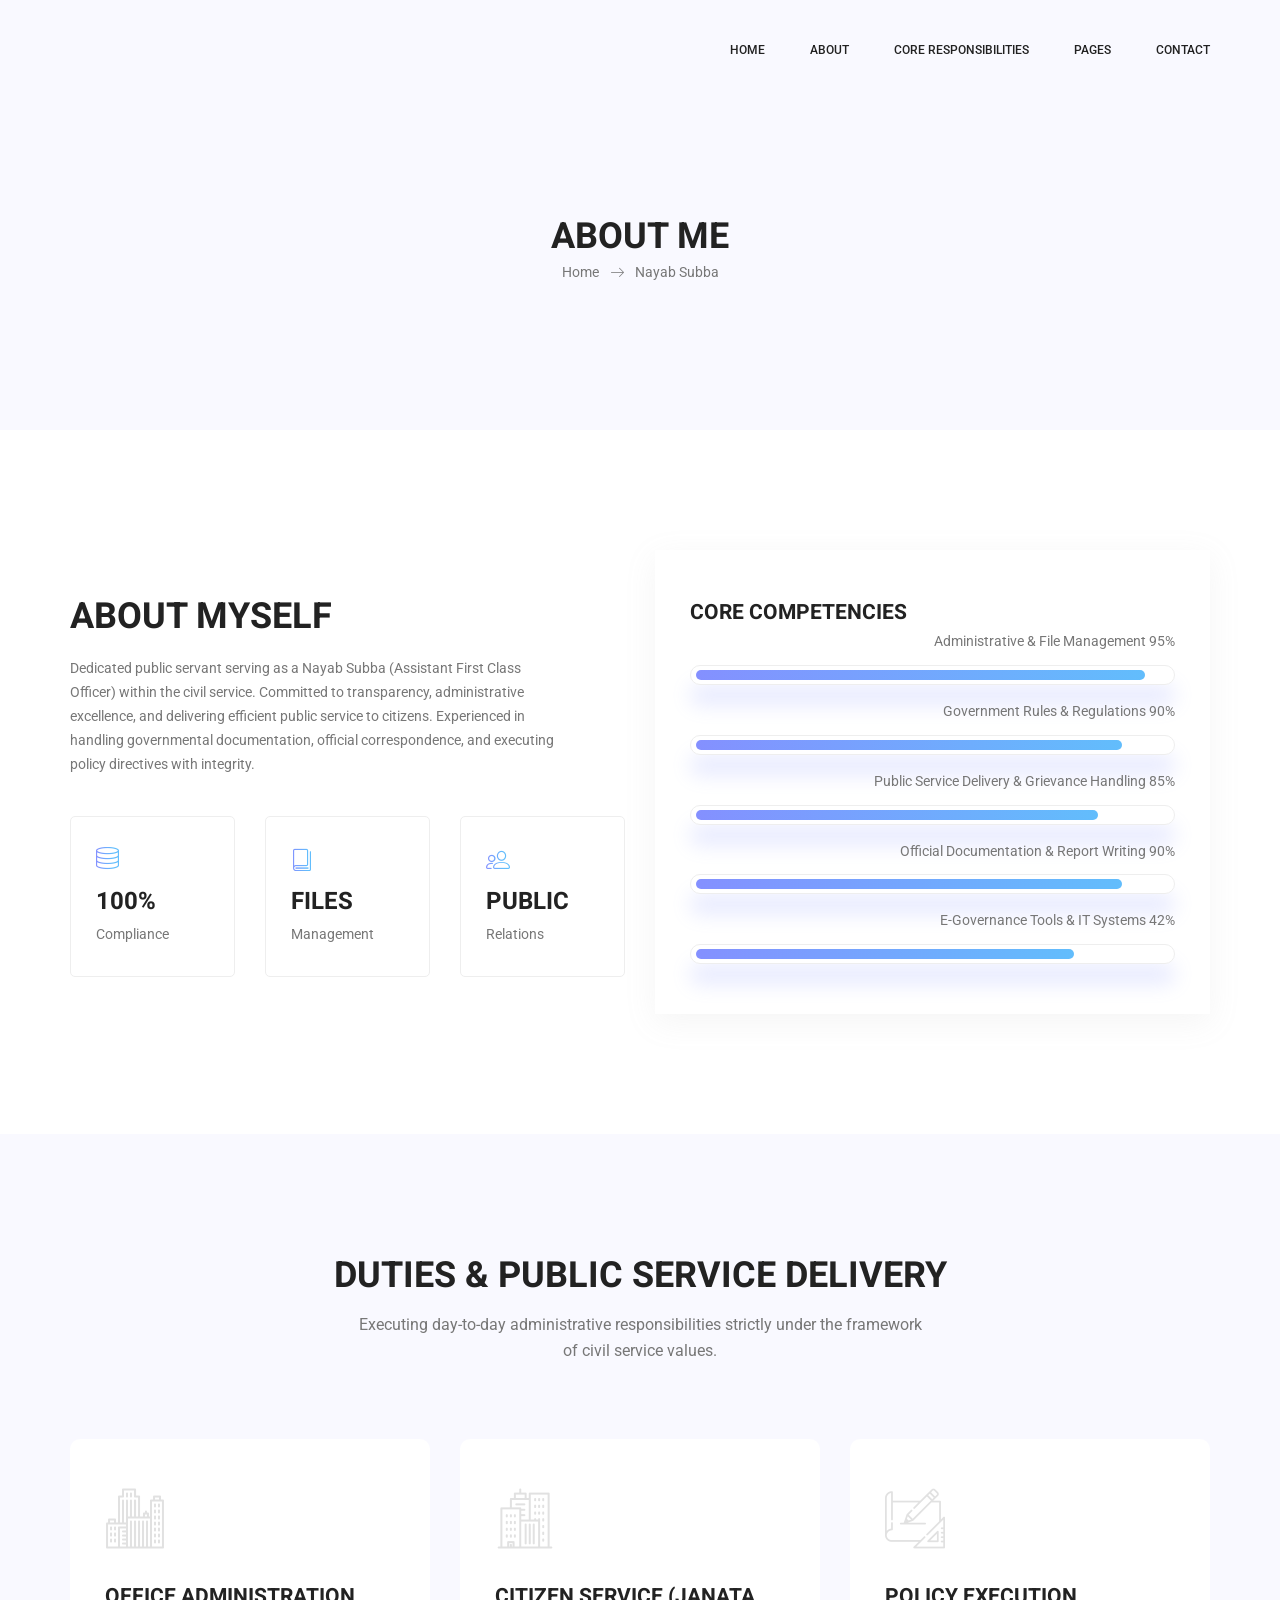
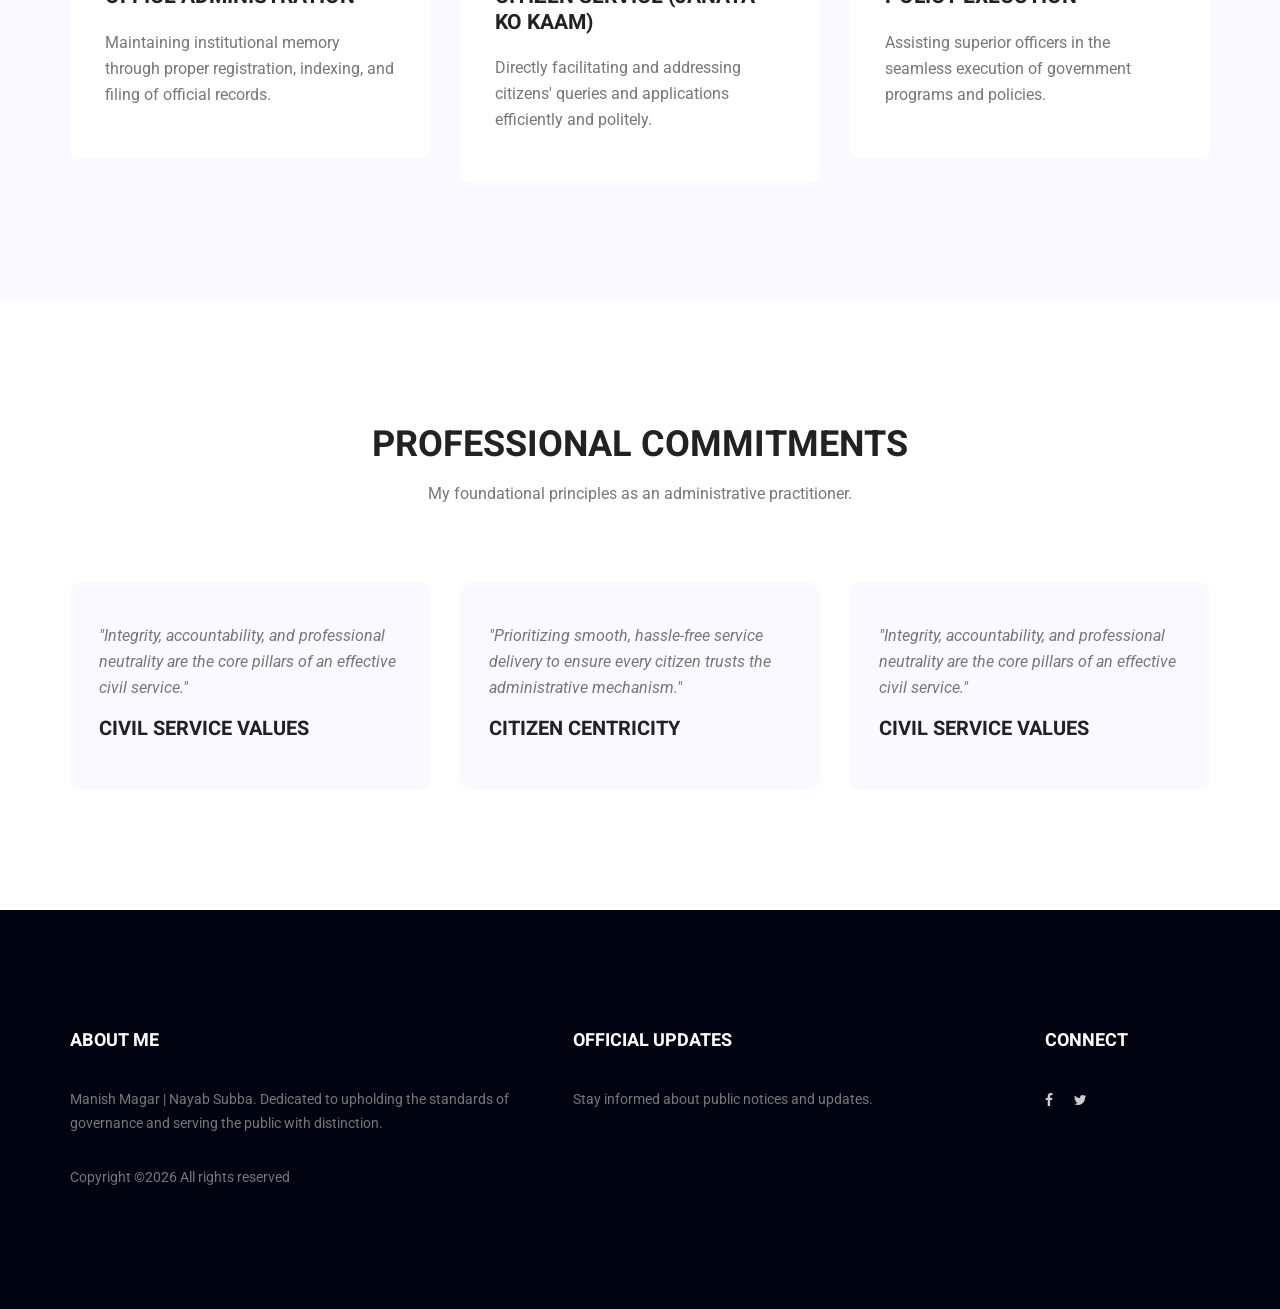
==== commit 94a99d4c: "changes" ====
--- a/services.html
+++ b/services.html
@@ -5,7 +5,7 @@
         <meta charset="utf-8">
         <meta name="viewport" content="width=device-width, initial-scale=1, shrink-to-fit=no">
         <link rel="icon" href="img/favicon.png" type="image/png">
-        <title>Manish Magar</title>
+        <title>Manish Magar - Civil Servant</title>
         <!-- Bootstrap CSS -->
         <link rel="stylesheet" href="css/bootstrap.css">
         <link rel="stylesheet" href="vendors/linericon/style.css">
@@ -24,35 +24,32 @@
         <!--================Header Menu Area =================-->
         <header class="header_area">
             <div class="main_menu" id="mainNav">
-            	<nav class="navbar navbar-expand-lg navbar-light">
-					<div class="container box_1620">
-						<!-- Brand and toggle get grouped for better mobile display -->
-						<a class="navbar-brand logo_h" href="index.html"><img src="img/logo.png" alt=""></a>
-						<button class="navbar-toggler" type="button" data-toggle="collapse" data-target="#navbarSupportedContent" aria-controls="navbarSupportedContent" aria-expanded="false" aria-label="Toggle navigation">
-							<span class="icon-bar"></span>
-							<span class="icon-bar"></span>
-							<span class="icon-bar"></span>
-						</button>
-						<!-- Collect the nav links, forms, and other content for toggling -->
-						<div class="collapse navbar-collapse offset" id="navbarSupportedContent">
-							<ul class="nav navbar-nav menu_nav ml-auto">
-								<li class="nav-item active"><a class="nav-link" href="index.html">Home</a></li> 
-								<li class="nav-item"><a class="nav-link" href="about-us.html">About</a></li> 
-								<li class="nav-item"><a class="nav-link" href="services.html">Services</a>
-								<li class="nav-item submenu dropdown">
-									<a href="#" class="nav-link dropdown-toggle" data-toggle="dropdown" role="button" aria-haspopup="true" aria-expanded="false">Pages</a>
-									<ul class="dropdown-menu">
-										<li class="nav-item"><a class="nav-link" href="portfolio.html">Portfolio</a></li>
-										<li class="nav-item"><a class="nav-link" href="portfolio-details.html">Project Details</a></li>
-										<li class="nav-item"><a class="nav-link" href="elements.html">Elements</a></li>
-									</ul>
-								</li> 
-						
-								<li class="nav-item"><a class="nav-link" href="contact.html">Contact</a></li>
-							</ul>
-						</div> 
-					</div>
-            	</nav>
+                <nav class="navbar navbar-expand-lg navbar-light">
+                    <div class="container box_1620">
+                        <button class="navbar-toggler" type="button" data-toggle="collapse" data-target="#navbarSupportedContent" aria-controls="navbarSupportedContent" aria-expanded="false" aria-label="Toggle navigation">
+                            <span class="icon-bar"></span>
+                            <span class="icon-bar"></span>
+                            <span class="icon-bar"></span>
+                        </button>
+                        <!-- Nav Links -->
+                        <div class="collapse navbar-collapse offset" id="navbarSupportedContent">
+                            <ul class="nav navbar-nav menu_nav ml-auto">
+                                <li class="nav-item active"><a class="nav-link" href="index.html">Home</a></li> 
+                                <li class="nav-item"><a class="nav-link" href="about-us.html">About</a></li> 
+                                <li class="nav-item"><a class="nav-link" href="services.html">Core Responsibilities</a></li>
+                                <li class="nav-item submenu dropdown">
+                                    <a href="#" class="nav-link dropdown-toggle" data-toggle="dropdown" role="button" aria-haspopup="true" aria-expanded="false">Pages</a>
+                                    <ul class="dropdown-menu">
+                                        <li class="nav-item"><a class="nav-link" href="portfolio.html">Portfolio</a></li>
+                                        <li class="nav-item"><a class="nav-link" href="portfolio-details.html">Project Details</a></li>
+                                        <li class="nav-item"><a class="nav-link" href="elements.html">Elements</a></li>
+                                    </ul>
+                                </li> 
+                                <li class="nav-item"><a class="nav-link" href="contact.html">Contact</a></li>
+                            </ul>
+                        </div> 
+                    </div>
+                </nav>
             </div>
         </header>
         <!--================Header Menu Area =================-->
@@ -60,236 +57,194 @@
         <!--================Home Banner Area =================-->
         <section class="banner_area">
             <div class="banner_inner d-flex align-items-center">
-            	<div class="overlay bg-parallax" data-stellar-ratio="0.9" data-stellar-vertical-offset="0" data-background=""></div>
-				<div class="container">
-					<div class="banner_content text-center">
-						<h2>Services</h2>
-						<div class="page_link">
-							<a href="index.html">Home</a>
-							<a href="services.html">Services</a>
-						</div>
-						
-					</div>
-				</div>
+                <div class="overlay bg-parallax" data-stellar-ratio="0.9" data-stellar-vertical-offset="0" data-background=""></div>
+                <div class="container">
+                    <div class="banner_content text-center">
+                        <h2>About Me</h2>
+                        <div class="page_link">
+                            <a href="index.html">Home</a>
+                            <a href="about-us.html">Nayab Subba</a>
+                        </div>
+                    </div>
+                </div>
             </div>
         </section>
         <!--================End Home Banner Area =================-->
         
+        <!--================Welcome Area =================-->
+        <section class="welcome_area p_120">
+            <div class="container">
+                <div class="row welcome_inner">
+                    <div class="col-lg-6">
+                        <div class="welcome_text">
+                            <h4>About Myself</h4>
+                            <p>Dedicated public servant serving as a Nayab Subba (Assistant First Class Officer) within the civil service. Committed to transparency, administrative excellence, and delivering efficient public service to citizens. Experienced in handling governmental documentation, official correspondence, and executing policy directives with integrity.</p>
+                            <div class="row">
+                                <div class="col-sm-4">
+                                    <div class="wel_item">
+                                        <i class="lnr lnr-database"></i>
+                                        <h4>100%</h4>
+                                        <p>Compliance</p>
+                                    </div>
+                                </div>
+                                <div class="col-sm-4">
+                                    <div class="wel_item">
+                                        <i class="lnr lnr-book"></i>
+                                        <h4>Files</h4>
+                                        <p>Management</p>
+                                    </div>
+                                </div>
+                                <div class="col-sm-4">
+                                    <div class="wel_item">
+                                        <i class="lnr lnr-users"></i>
+                                        <h4>Public</h4>
+                                        <p>Relations</p>
+                                    </div>
+                                </div>
+                            </div>
+                        </div>
+                    </div>
+                    <div class="col-lg-6">
+                        <div class="tools_expert">
+                            <h3>Core Competencies</h3>
+                            <div class="skill_main">
+                                <div class="skill_item">
+                                    <h4>Administrative & File Management <span class="counter">95</span>%</h4>
+                                    <div class="progress">
+                                        <div class="progress-bar" role="progressbar" aria-valuenow="95" aria-valuemin="0" aria-valuemax="100"></div>
+                                    </div>
+                                </div>
+                                <div class="skill_item">
+                                    <h4>Government Rules & Regulations <span class="counter">90</span>%</h4>
+                                    <div class="progress">
+                                        <div class="progress-bar" role="progressbar" aria-valuenow="90" aria-valuemin="0" aria-valuemax="100"></div>
+                                    </div>
+                                </div>
+                                <div class="skill_item">
+                                    <h4>Public Service Delivery & Grievance Handling <span class="counter">85</span>%</h4>
+                                    <div class="progress">
+                                        <div class="progress-bar" role="progressbar" aria-valuenow="85" aria-valuemin="0" aria-valuemax="100"></div>
+                                    </div>
+                                </div>
+                                <div class="skill_item">
+                                    <h4>Official Documentation & Report Writing <span class="counter">90</span>%</h4>
+                                    <div class="progress">
+                                        <div class="progress-bar" role="progressbar" aria-valuenow="90" aria-valuemin="0" aria-valuemax="100"></div>
+                                    </div>
+                                </div>
+                                <div class="skill_item">
+                                    <h4>E-Governance Tools & IT Systems <span class="counter">80</span>%</h4>
+                                    <div class="progress">
+                                        <div class="progress-bar" role="progressbar" aria-valuenow="80" aria-valuemin="0" aria-valuemax="100"></div>
+                                    </div>
+                                </div>
+                            </div>
+                        </div>
+                    </div>
+                </div>
+            </div>
+        </section>
+        <!--================End Welcome Area =================-->
+        
         <!--================Feature Area =================-->
-        <section class="feature_area feature_tow p_120">
-        	<div class="container">
-        		<div class="main_title">
-        			<h2>offerings to my clients</h2>
-        			<p>If you are looking at blank cassettes on the web, you may be very confused at the difference in price. You may see some for as low as $.17 each.</p>
-        		</div>
-        		<div class="feature_inner row">
-        			<div class="col-lg-4">
-        				<div class="feature_item">
-        					<i class="flaticon-city"></i>
-        					<h4>Architecture</h4>
-        					<p>If you are looking at blank cassettes on the web, you may be very confused at the difference in price. You may see some for as low as $17 each.</p>
-        				</div>
-        			</div>
-        			<div class="col-lg-4">
-        				<div class="feature_item">
-        					<i class="flaticon-skyline"></i>
-        					<h4>Interior Design</h4>
-        					<p>If you are looking at blank cassettes on the web, you may be very confused at the difference in price. You may see some for as low as $17 each.</p>
-        				</div>
-        			</div>
-        			<div class="col-lg-4">
-        				<div class="feature_item">
-        					<i class="flaticon-sketch"></i>
-        					<h4>Concept Design</h4>
-        					<p>If you are looking at blank cassettes on the web, you may be very confused at the difference in price. You may see some for as low as $17 each.</p>
-        				</div>
-        			</div>
-        			<div class="col-lg-4">
-        				<div class="feature_item">
-        					<i class="flaticon-city"></i>
-        					<h4>Architecture</h4>
-        					<p>If you are looking at blank cassettes on the web, you may be very confused at the difference in price. You may see some for as low as $17 each.</p>
-        				</div>
-        			</div>
-        			<div class="col-lg-4">
-        				<div class="feature_item">
-        					<i class="flaticon-skyline"></i>
-        					<h4>Interior Design</h4>
-        					<p>If you are looking at blank cassettes on the web, you may be very confused at the difference in price. You may see some for as low as $17 each.</p>
-        				</div>
-        			</div>
-        			<div class="col-lg-4">
-        				<div class="feature_item">
-        					<i class="flaticon-sketch"></i>
-        					<h4>Concept Design</h4>
-        					<p>If you are looking at blank cassettes on the web, you may be very confused at the difference in price. You may see some for as low as $17 each.</p>
-        				</div>
-        			</div>
-        		</div>
-        	</div>
+        <section class="feature_area p_120">
+            <div class="container">
+                <div class="main_title">
+                    <h2>Duties & Public Service Delivery</h2>
+                    <p>Executing day-to-day administrative responsibilities strictly under the framework of civil service values.</p>
+                </div>
+                <div class="feature_inner row">
+                    <div class="col-lg-4 col-md-6">
+                        <div class="feature_item">
+                            <i class="flaticon-city"></i>
+                            <h4>Office Administration</h4>
+                            <p>Maintaining institutional memory through proper registration, indexing, and filing of official records.</p>
+                        </div>
+                    </div>
+                    <div class="col-lg-4 col-md-6">
+                        <div class="feature_item">
+                            <i class="flaticon-skyline"></i>
+                            <h4>Citizen Service (Janata ko Kaam)</h4>
+                            <p>Directly facilitating and addressing citizens' queries and applications efficiently and politely.</p>
+                        </div>
+                    </div>
+                    <div class="col-lg-4 col-md-6">
+                        <div class="feature_item">
+                            <i class="flaticon-sketch"></i>
+                            <h4>Policy Execution</h4>
+                            <p>Assisting superior officers in the seamless execution of government programs and policies.</p>
+                        </div>
+                    </div>
+                </div>
+            </div>
         </section>
         <!--================End Feature Area =================-->
         
         <!--================Testimonials Area =================-->
-        <section class="testimonials_area p_120">
-        	<div class="container">
-        		<div class="main_title">
-        			<h2>Testimonials</h2>
-        			<p>If you are looking at blank cassettes on the web, you may be very confused at the difference in price. You may see some for as low as $.17 each.</p>
-        		</div>
-        		<div class="testi_inner">
-					<div class="testi_slider owl-carousel">
-						<div class="item">
-							<div class="testi_item">
-								<p>As conscious traveling Paup ers we must always be oncerned about our dear Mother Earth. If you think about it, you travel across her face</p>
-								<h4>Fanny Spencer</h4>
-								<a href="#"><i class="fa fa-star"></i></a>
-								<a href="#"><i class="fa fa-star"></i></a>
-								<a href="#"><i class="fa fa-star"></i></a>
-								<a href="#"><i class="fa fa-star"></i></a>
-								<a href="#"><i class="fa fa-star-half-o"></i></a>
-							</div>
-						</div>
-						<div class="item">
-							<div class="testi_item">
-								<p>As conscious traveling Paup ers we must always be oncerned about our dear Mother Earth. If you think about it, you travel across her face</p>
-								<h4>Fanny Spencer</h4>
-								<a href="#"><i class="fa fa-star"></i></a>
-								<a href="#"><i class="fa fa-star"></i></a>
-								<a href="#"><i class="fa fa-star"></i></a>
-								<a href="#"><i class="fa fa-star"></i></a>
-								<a href="#"><i class="fa fa-star-half-o"></i></a>
-							</div>
-						</div>
-						<div class="item">
-							<div class="testi_item">
-								<p>As conscious traveling Paup ers we must always be oncerned about our dear Mother Earth. If you think about it, you travel across her face</p>
-								<h4>Fanny Spencer</h4>
-								<a href="#"><i class="fa fa-star"></i></a>
-								<a href="#"><i class="fa fa-star"></i></a>
-								<a href="#"><i class="fa fa-star"></i></a>
-								<a href="#"><i class="fa fa-star"></i></a>
-								<a href="#"><i class="fa fa-star-half-o"></i></a>
-							</div>
-						</div>
-					</div>
-        		</div>
-        	</div>
+        <section class="testimonials_area testi_two p_120">
+            <div class="container">
+                <div class="main_title">
+                    <h2>Professional Commitments</h2>
+                    <p>My foundational principles as an administrative practitioner.</p>
+                </div>
+                <div class="testi_inner">
+                    <div class="testi_slider owl-carousel">
+                        <div class="item">
+                            <div class="testi_item">
+                                <p>"Integrity, accountability, and professional neutrality are the core pillars of an effective civil service."</p>
+                                <h4>Civil Service Values</h4>
+                            </div>
+                        </div>
+                        <div class="item">
+                            <div class="testi_item">
+                                <p>"Prioritizing smooth, hassle-free service delivery to ensure every citizen trusts the administrative mechanism."</p>
+                                <h4>Citizen Centricity</h4>
+                            </div>
+                        </div>
+                    </div>
+                </div>
+            </div>
         </section>
         <!--================End Testimonials Area =================-->
-        
-        <!--================Latest Blog Area =================-->
-        <section class="latest_blog_area p_120">
-        	<div class="container">
-        		<div class="main_title">
-        			<h2>Latest Posts from Blog</h2>
-        			<p>If you are looking at blank cassettes on the web, you may be very confused at the difference in price. You may see some for as low as $.17 each.</p>
-        		</div>
-        		<div class="row latest_blog_inner">
-        			<div class="col-lg-4">
-        				<div class="l_blog_item">
-        					<div class="l_blog_img">
-        						<img class="img-fluid" src="img/blog/home-blog/home-blog-1.jpg" alt="">
-        					</div>
-        					<div class="l_blog_text">
-        						<div class="date">
-        							<a href="#">25 October, 2017  |  By Mark Wiens</a>
-        						</div>
-        						<a href="#"><h4>Addiction When Gambling Becomes A Problem</h4></a>
-        						<p>Computers have become ubiquitous in almost every facet of our lives. At work, desk jockeys spend hours in front of their desktops, while delivery people scan bar codes with handhelds and workers in the field stay</p>
-        					</div>
-        				</div>
-        			</div>
-        			<div class="col-lg-4">
-        				<div class="l_blog_item">
-        					<div class="l_blog_img">
-        						<img class="img-fluid" src="img/blog/home-blog/home-blog-2.jpg" alt="">
-        					</div>
-        					<div class="l_blog_text">
-        						<div class="date">
-        							<a href="#">25 October, 2017  |  By Mark Wiens</a>
-        						</div>
-        						<a href="#"><h4>Make Myspace Your Best Designed Space</h4></a>
-        						<p>Computers have become ubiquitous in almost every facet of our lives. At work, desk jockeys spend hours in front of their desktops, while delivery people scan bar codes with handhelds and workers in the field stay</p>
-        					</div>
-        				</div>
-        			</div>
-        			<div class="col-lg-4">
-        				<div class="l_blog_item">
-        					<div class="l_blog_img">
-        						<img class="img-fluid" src="img/blog/home-blog/home-blog-3.jpg" alt="">
-        					</div>
-        					<div class="l_blog_text">
-        						<div class="date">
-        							<a href="#">25 October, 2017  |  By Mark Wiens</a>
-        						</div>
-        						<a href="#"><h4>Video Games Playing With Imagination</h4></a>
-        						<p>Computers have become ubiquitous in almost every facet of our lives. At work, desk jockeys spend hours in front of their desktops, while delivery people scan bar codes with handhelds and workers in the field stay</p>
-        					</div>
-        				</div>
-        			</div>
-        		</div>
-        	</div>
-        </section>
-        <!--================End Latest Blog Area =================-->
         
         <!--================Footer Area =================-->
         <footer class="footer_area p_120">
-        	<div class="container">
-        		<div class="row footer_inner">
-        			<div class="col-lg-5 col-sm-6">
-        				<aside class="f_widget ab_widget">
-        					<div class="f_title">
-        						<h3>About Me</h3>
-        					</div>
-        					<p>Do you want to be even more successful? Learn to love learning and growth. The more effort you put into improving your skills,</p>
-        					<p><!-- Link back to Colorlib can't be removed. Template is licensed under CC BY 3.0. -->
-Copyright &copy;<script>document.write(new Date().getFullYear());</script> All rights reserved | This template is made with <i class="fa fa-heart-o" aria-hidden="true"></i> by <a href="https://colorlib.com" target="_blank">Colorlib</a>
-<!-- Link back to Colorlib can't be removed. Template is licensed under CC BY 3.0. -->
-</p>
-        				</aside>
-        			</div>
-        			<div class="col-lg-5 col-sm-6">
-        				<aside class="f_widget news_widget">
-        					<div class="f_title">
-        						<h3>Newsletter</h3>
-        					</div>
-        					<p>Stay updated with our latest trends</p>
-        					<div id="mc_embed_signup">
-                                <form target="_blank" action="https://spondonit.us12.list-manage.com/subscribe/post?u=1462626880ade1ac87bd9c93a&amp;id=92a4423d01" method="get" class="subscribe_form relative">
-                                	<div class="input-group d-flex flex-row">
-                                        <input name="EMAIL" placeholder="Enter email address" onfocus="this.placeholder = ''" onblur="this.placeholder = 'Email Address '" required="" type="email">
-                                        <button class="btn sub-btn"><span class="lnr lnr-arrow-right"></span></button>		
-                                    </div>				
-                                    <div class="mt-10 info"></div>
-                                </form>
-                            </div>
-        				</aside>
-        			</div>
-        			<div class="col-lg-2">
-        				<aside class="f_widget social_widget">
-        					<div class="f_title">
-        						<h3>Follow Me</h3>
-        					</div>
-        					<p>Let us be social</p>
-        					<ul class="list">
-        						<li><a href="#"><i class="fa fa-facebook"></i></a></li>
-        						<li><a href="#"><i class="fa fa-twitter"></i></a></li>
-        						<li><a href="#"><i class="fa fa-dribbble"></i></a></li>
-        						<li><a href="#"><i class="fa fa-behance"></i></a></li>
-        					</ul>
-        				</aside>
-        			</div>
-        		</div>
-        	</div>
+            <div class="container">
+                <div class="row footer_inner">
+                    <div class="col-lg-5 col-sm-6">
+                        <aside class="f_widget ab_widget">
+                            <div class="f_title">
+                                <h3>About Me</h3>
+                            </div>
+                            <p>Manish Magar | Nayab Subba. Dedicated to upholding the standards of governance and serving the public with distinction.</p>
+                            <p>Copyright &copy;<script>document.write(new Date().getFullYear());</script> All rights reserved</p>
+                        </aside>
+                    </div>
+                    <div class="col-lg-5 col-sm-6">
+                        <aside class="f_widget news_widget">
+                            <div class="f_title">
+                                <h3>Official Updates</h3>
+                            </div>
+                            <p>Stay informed about public notices and updates.</p>
+                        </aside>
+                    </div>
+                    <div class="col-lg-2">
+                        <aside class="f_widget social_widget">
+                            <div class="f_title">
+                                <h3>Connect</h3>
+                            </div>
+                            <ul class="list">
+                                <li><a href="#"><i class="fa fa-facebook"></i></a></li>
+                                <li><a href="#"><i class="fa fa-twitter"></i></a></li>
+                            </ul>
+                        </aside>
+                    </div>
+                </div>
+            </div>
         </footer>
         <!--================End Footer Area =================-->
         
-        
-        
-        
         <!-- Optional JavaScript -->
-        <!-- jQuery first, then Popper.js, then Bootstrap JS -->
         <script src="js/jquery-3.2.1.min.js"></script>
         <script src="js/popper.js"></script>
         <script src="js/bootstrap.min.js"></script>
